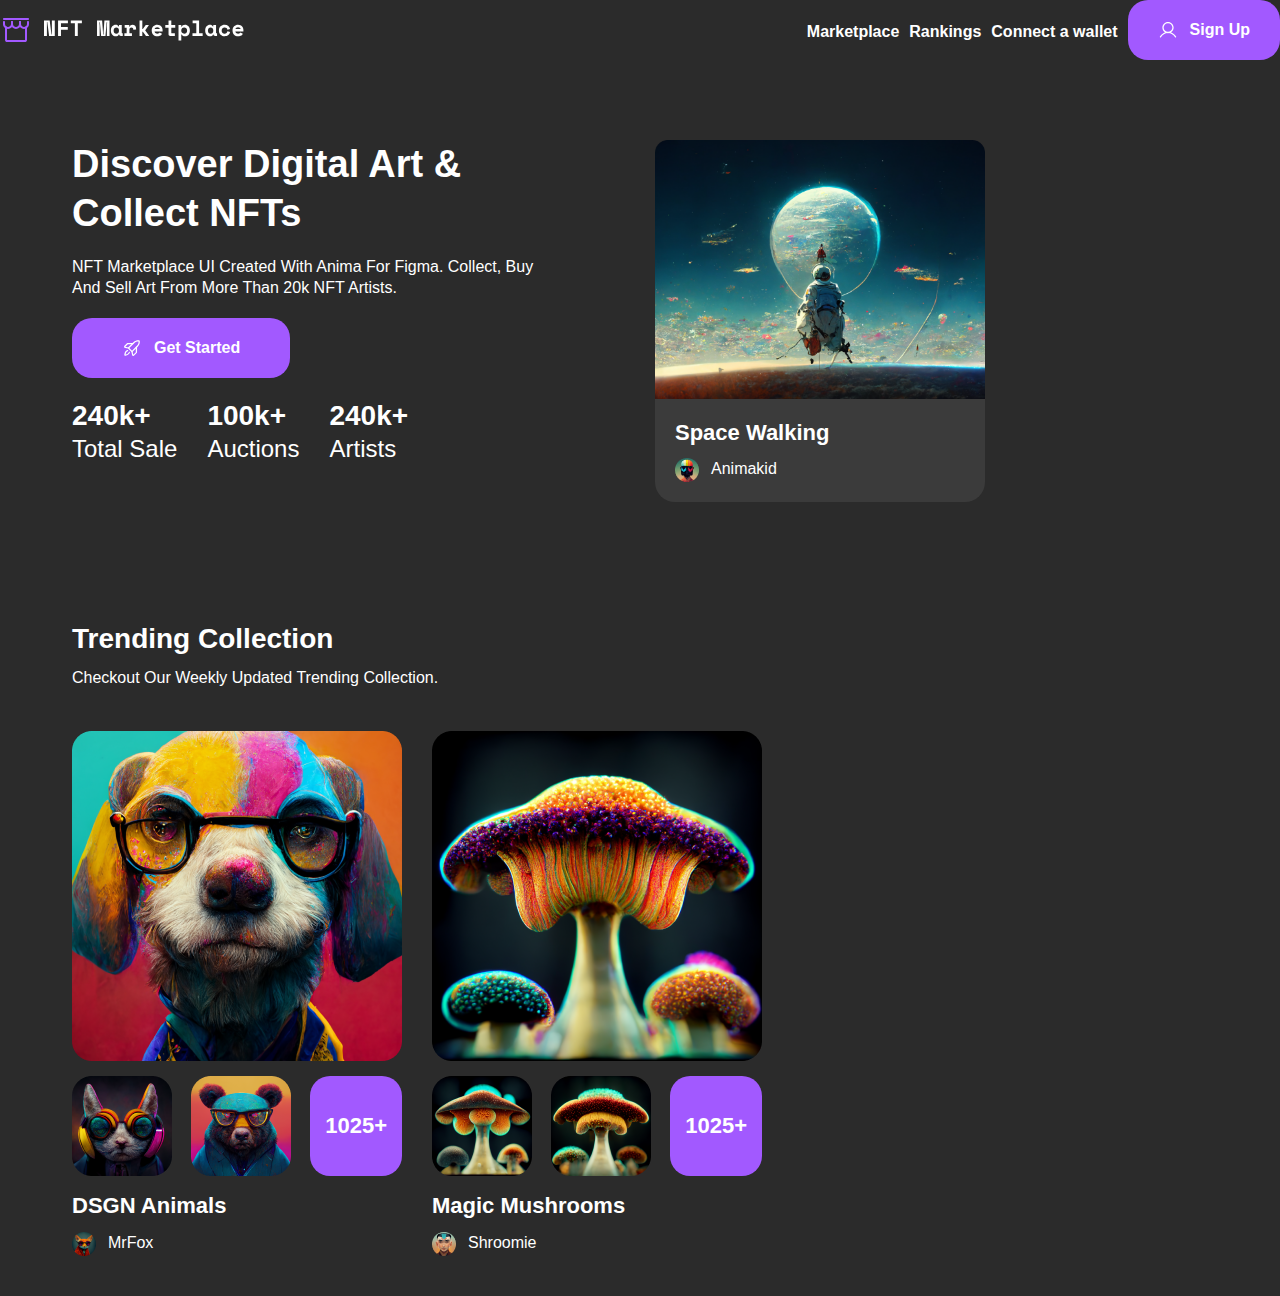
==== index.html @ 051ec19a "first commit" ====
<!DOCTYPE html>
<html lang="en">
  <head>
    <meta charset="UTF-8" />
    <meta
      name="viewport"
      content="width=device-width, user-scalable=no, initial-scale=1.0, maximum-scale=1.0, minimum-scale=1.0"
    />
    <link rel="stylesheet" href="./styles/styles.css" />
    <link
      href="https://fonts.googleapis.com/css?family=Work+Sans:100,200,300,regular,500,600,700,800,900,100italic,200italic,300italic,italic,500italic,600italic,700italic,800italic,900italic"
      rel="stylesheet"
    />
    <title>NFT</title>
  </head>
  <body>
    <header class="header">
      <div class="container">
        <div class="header-menu">
          <div class="header__logo">
            <img src="./svg/header-logo.svg" alt="icon" loading="lazy" />
            <img
              src="./svg/header-logo-text.svg"
              alt="logotip text"
              loading="lazy"
            />
          </div>
          <nav class="header__navigation">
            <ul class="header__navigation-list">
              <li class="header__navigation-item">
                <a href="#" class="header__navigation-link">Marketplace</a>
              </li>
              <li class="header__navigation-item">
                <a href="#" class="header__navigation-link">Rankings</a>
              </li>
              <li class="header__navigation-item">
                <a href="#" class="header__navigation-link">Connect a wallet</a>
              </li>
              <button class="header__navigation-button" type="button">
                <img src="./svg/user-icon.svg" alt="user" />Sign Up
              </button>
            </ul>
          </nav>
        </div>
      </div>
    </header>
    <main class="content">
      <section class="section">
        <div class="container">
          <div class="hero">
            <div class="hero-left">
              <div class="hero-top">
                <h1 class="hero__title">Discover digital art & Collect NFTs</h1>
                <p class="hero__descr">
                  NFT marketplace UI created with Anima for Figma. Collect, buy
                  and sell art from more than 20k NFT artists.
                </p>
              </div>
              <button class="hero__button">
                <img src="./svg/rocket.svg" alt="rocket" />Get Started
              </button>
              <ul class="hero__list">
                <li class="hero__item">
                  <span class="hero__item-numb">240k+ </span>
                  <span class="hero__item-text">Total Sale</span>
                </li>
                <li class="hero__item">
                  <span class="hero__item-numb">100k+</span>
                  <span class="hero__item-text">Auctions</span>
                </li>
                <li class="hero__item">
                  <span class="hero__item-numb">240k+</span>
                  <span class="hero__item-text">Artists</span>
                </li>
              </ul>
            </div>
            <div class="hero-right">
              <img
                src="./image/hero-image.png"
                alt="image"
                class="hero__image"
              />
              <div class="hero__right-info">
                <span class="hero__right-image">Space Walking</span>
                <div class="hero__right-avatar">
                  <img src="./image/Avatar.png" alt="icon" />
                  <span class="hero__right-text">Animakid</span>
                </div>
              </div>
            </div>
          </div>
        </div>
      </section>
      <section class="section">
        <div class="container">
          <div class="collection">
            <div class="collection-header">
              <h2 class="header__title">Trending Collection</h2>
              <p class="header__descr">
                Checkout our weekly updated trending collection.
              </p>
            </div>
            <div class="collection-body">
              <ul class="body__list">
                <li class="body__item">
                  <div class="body__item-top">
                    <img
                      src="./image/card-image-dog.png"
                      alt="dog"
                      width="330"
                      height="330"
                      loading="lazy"
                    />
                  </div>
                  <div class="body__item-midl">
                    <img
                      src="./image/card-image-cat.png"
                      alt="cat"
                      width="100"
                      height="100"
                      loading="lazy"
                    />
                    <img
                      src="./image/card-image-beer.png"
                      alt="beer"
                      width="100"
                      height="100"
                      loading="lazy"
                    />
                    <div class="card-bg">
                      <span class="card-bg__text">1025+</span>
                    </div>
                  </div>
                  <div class="body__item-bottom">
                    <h2 class="item-bottom__title">DSGN Animals</h2>
                    <div class="item-bottom__avatar">
                      <img
                        src="./image/avata-fox.png"
                        alt="fox"
                        width="24"
                        height="24"
                        loading="lazy"
                      />
                      <span class="item-bottom__text">MrFox</span>
                    </div>
                  </div>
                </li>
                <li class="body__item">
                  <div class="body__item-top">
                    <img
                      src="./image/card-image-grib.png"
                      alt="dog"
                      width="330"
                      height="330"
                      loading="lazy"
                    />
                  </div>
                  <div class="body__item-midl">
                    <img
                      src="./image/card-image-grib-2.png"
                      alt="cat"
                      width="100"
                      height="100"
                      loading="lazy"
                    />
                    <img
                      src="./image/card-image-grib-3.png"
                      alt="beer"
                      width="100"
                      height="100"
                      loading="lazy"
                    />
                    <div class="card-bg">
                      <span class="card-bg__text">1025+</span>
                    </div>
                  </div>
                  <div class="body__item-bottom">
                    <h2 class="item-bottom__title">Magic Mushrooms</h2>
                    <div class="item-bottom__avatar">
                      <img
                        src="./image/avatar-shroomie.png"
                        alt="fox"
                        width="24"
                        height="24"
                        loading="lazy"
                      />
                      <span class="item-bottom__text">Shroomie</span>
                    </div>
                  </div>
                </li>
                <li class="body__item">
                  <div class="body__item-top">
                    <img
                      src="./image/card-image-robot.png"
                      alt="dog"
                      width="330"
                      height="330"
                      loading="lazy"
                    />
                  </div>
                  <div class="body__item-midl">
                    <img
                      src="./image/card-image-robot-2.png"
                      alt="cat"
                      width="100"
                      height="100"
                      loading="lazy"
                    />
                    <img
                      src="./image/card-image-robot-3.png"
                      alt="beer"
                      width="100"
                      height="100"
                      loading="lazy"
                    />
                    <div class="card-bg">
                      <span class="card-bg__text">1025+</span>
                    </div>
                  </div>
                  <div class="body__item-bottom">
                    <h2 class="item-bottom__title">Disco Machines</h2>
                    <div class="item-bottom__avatar">
                      <img
                        src="./image/avatar-beKind.png"
                        alt="fox"
                        width="24"
                        height="24"
                      />
                      <span class="item-bottom__text">BeKind2Robots</span>
                    </div>
                  </div>
                </li>
              </ul>
            </div>
          </div>
        </div>
      </section>
    </main>
    <dialog class="mobile-overlay visible mobile" id="mobileOverlay">
      <form class="mobile-overlay__close-button-wrapper" method="dialog">
        <button class="mobile-oberlay__close-button cross-button" type="submit">
          <span class="visually-hidden">Close navigation menu</span>
        </button>
      </form>
      <div class="mobile-overlay__body">
        <ul class="mobile-overlay__list">
          <li class="mobile-overlay__item">
            <a href="/" class="mobile-overlay__link">Marketplace</a>
          </li>
          <li class="mobile-overlay__item">
            <a href="/" class="mobile-overlay__link">Rankings</a>
          </li>
          <li class="mobile-overlay__item">
            <a href="/" class="mobile-overlay__link">Connect a wallet</a>
          </li>
        </ul>
      </div>
    </dialog>
  </body>
</html>
---- styles/styles.css ----
@charset "UTF-8";
/**
  Нормализация блочной модели
 */
@import url(https://fonts.googleapis.com/css?family=Work+Sans:100,200,300,regular,500,600,700,800,900,100italic,200italic,300italic,italic,500italic,600italic,700italic,800italic,900italic);
*,
*::before,
*::after {
  box-sizing: border-box;
}

/**
    Убираем внутренние отступы слева тегам списков,
    у которых есть атрибут class
   */
:where(ul, ol):where([class]) {
  padding-left: 0;
}

/**
    Убираем внешние отступы body и двум другим тегам,
    у которых есть атрибут class
   */
body,
:where(blockquote, figure):where([class]) {
  margin: 0;
}

/**
    Убираем внешние отступы вертикали нужным тегам,
    у которых есть атрибут class
   */
:where(h1, h2, h3, h4, h5, h6, p, ul, ol, dl):where([class]) {
  margin-block: 0;
}

:where(dd[class]) {
  margin-left: 0;
}

:where(fieldset[class]) {
  margin-left: 0;
  padding: 0;
  border: none;
}

/**
    Убираем стандартный маркер маркированному списку,
    у которого есть атрибут class
   */
:where(ul[class]) {
  list-style: none;
}

/**
    Обнуляем вертикальные внешние отступы параграфа,
    объявляем локальную переменную для внешнего отступа вниз,
    чтобы избежать взаимодействие с более сложным селектором
   */
p {
  --paragraphMarginBottom: 24px;
  margin-block: 0;
}

/**
    Внешний отступ вниз для параграфа без атрибута class,
    который расположен не последним среди своих соседних элементов
   */
p:where(:not([class]):not(:last-child)) {
  margin-bottom: var(--paragraphMarginBottom);
}

/**
    Упрощаем работу с изображениями
   */
img {
  display: block;
  max-width: 100%;
}

/**
    Наследуем свойства шрифт для полей ввода
   */
input,
textarea,
select,
button {
  font: inherit;
}

html {
  /**
      Пригодится в большинстве ситуаций
      (когда, например, нужно будет "прижать" футер к низу сайта)
     */
  height: 100%;
  /**
      Плавный скролл
     */
  scroll-behavior: smooth;
}

body {
  /**
      Пригодится в большинстве ситуаций
      (когда, например, нужно будет "прижать" футер к низу сайта)
     */
  min-height: 100%;
  /**
      Унифицированный интерлиньяж
     */
  line-height: 1.5;
}

/**
    Приводим к единому цвету svg-элементы
   */
svg *[fill] {
  fill: currentColor;
}

svg *[stroke] {
  stroke: currentColor;
}

/**
    Чиним баг задержки смены цвета при взаимодействии с svg-элементами
   */
svg * {
  transition-property: fill, stroke;
}

:root {
  --color-dark: #2b2b2b;
  --color-dark-alt: #3b3b3b;
  --color-gray: #858584;
  --color-light: #ffffff;
  --color-accent: #a259ff;
  --border: 2px solid var(--color-accent, #a259ff);
  --border-radius: 20px;
  --font-family-base: "Wokr Sans", sans-serif;
  --input-height: 46px;
  --input-height-alt: 60px;
  --button-height: 60px;
  --transition-duration: 0.2s;
}

.visually-hiden {
  position: absolute !important;
  width: 1px !important;
  height: 1px !important;
  margin: -1px !important;
  border: 0 !important;
  padding: 0 !important;
  white-space: nowrap !important;
  clip-path: inset(100%) !important;
  clip: rect(0 0 0 0) !important;
  overflow: hidden !important;
}

@media (max-width: 1024px) {
  .hidden-mobile {
    display: none !important;
  }
}

@media (min-width: 1023px) {
  .visible-mobile {
    display: none !important;
  }
}

body {
  font-family: var(--font-family-base);
  font-weight: 600;
  font-size: 22px;
  font-style: normal;
  line-height: 1.28;
  color: var(--color-light);
  background-color: var(--color-dark);
}
body a,
body button,
body input,
body textarea,
body svg * {
  transition-duration: var(--transition-duration);
}
body a {
  text-decoration: none;
  color: inherit;
}

.header-menu {
  display: flex;
  justify-content: space-between;
  align-items: center;
}
.header__logo {
  display: flex;
  align-items: center;
  column-gap: 12px;
}
.header__navigation-list {
  display: flex;
  column-gap: 10px;
  align-items: center;
}
.header__navigation-link {
  font-size: 16px;
  cursor: pointer;
}
.header__navigation-button {
  display: flex;
  align-items: center;
  column-gap: 12px;
  padding: 0px 30px;
  color: #fff;
  font-size: 16px;
  background-color: var(--color-accent);
  border: none;
  border-radius: var(--border-radius);
  height: var(--button-height);
}

.hero {
  padding: 80px 115px;
  display: grid;
  grid-template-columns: repeat(2, 1fr);
  column-gap: 30px;
}
@media (max-width: 1280px) {
  .hero {
    padding-inline: 72px;
  }
}
@media (max-width: 823px) {
  .hero {
    grid-template-columns: repeat(1, 1fr);
    grid-template-rows: repeat(2, 1fr);
    align-items: center;
    padding: 40px 30px;
  }
}
@media (max-width: 823px) {
  .hero-top {
    order: 1;
  }
}
.hero__title {
  font-size: 67px;
  text-transform: capitalize;
  margin-bottom: 20px;
  text-align: left;
  max-width: 505px;
}
@media (max-width: 1280px) {
  .hero__title {
    font-size: 38px;
  }
}
@media (max-width: 823px) {
  .hero__title {
    font-size: 28px;
    margin-bottom: 10px;
  }
}
.hero__descr {
  font-size: 22px;
  font-weight: 400;
  text-transform: capitalize;
  margin-bottom: 30px;
  max-width: 480px;
}
@media (max-width: 1280px) {
  .hero__descr {
    font-size: 16px;
    margin-bottom: 20px;
  }
}
@media (max-width: 823px) {
  .hero-left {
    display: flex;
    flex-direction: column;
  }
}
.hero__button {
  display: flex;
  column-gap: 12px;
  justify-content: center;
  align-items: center;
  padding: 0px 50px;
  height: var(--button-height);
  color: var(--color-light);
  font-size: 16px;
  border: none;
  border-radius: var(--border-radius);
  background-color: var(--color-accent);
  margin-bottom: 20px;
}
@media (max-width: 823px) {
  .hero__button {
    order: 3;
  }
}
.hero__list {
  display: flex;
  column-gap: 30px;
}
@media (max-width: 823px) {
  .hero__list {
    order: 4;
  }
}
.hero__item {
  display: flex;
  flex-direction: column;
}
.hero__item-numb {
  font-size: 28px;
  font-weight: 700;
  text-transform: capitalize;
}
@media (max-width: 1024px) {
  .hero__item-numb {
    font-size: 22px;
  }
}
.hero__item-text {
  font-size: 24px;
  font-weight: 400;
  text-transform: capitalize;
}
@media (max-width: 1024px) {
  .hero__item-text {
    font-size: 16px;
  }
}
.hero-right {
  display: flex;
  flex-direction: column;
  max-width: 510px;
}
@media (max-width: 1280px) {
  .hero-right {
    max-width: 330px;
  }
}
@media (max-width: 823px) {
  .hero-right {
    max-width: 315px;
  }
}
.hero__image {
  display: flex;
  max-width: 510px;
}
@media (max-width: 1280px) {
  .hero__image {
    max-width: 330px;
  }
}
@media (max-width: 823px) {
  .hero__image {
    max-width: 315px;
  }
}
.hero__right-image {
  display: flex;
  margin-bottom: 10px;
  font-size: 22px;
  text-transform: capitalize;
}
.hero__right-info {
  padding: 20px;
  border-bottom-left-radius: var(--border-radius);
  border-bottom-right-radius: var(--border-radius);
  background-color: var(--color-dark-alt);
}
.hero__right-avatar {
  display: flex;
  align-items: center;
  column-gap: 12px;
}
.hero__right-text {
  font-size: 16px;
  font-weight: 400;
}

.collection {
  padding: 80px 115px;
  display: flex;
  flex-direction: column;
  row-gap: 60px;
}
@media (max-width: 1280px) {
  .collection {
    padding: 40px 72px;
    row-gap: 40px;
  }
}
@media (max-width: 823px) {
  .collection {
    padding-inline: 30px;
  }
}
.collection .header__title {
  font-size: 38px;
  text-transform: capitalize;
  margin-bottom: 10px;
  line-height: 120%; /* 45.6px */
}
@media (max-width: 1280px) {
  .collection .header__title {
    font-size: 28px;
  }
}
.collection .header__descr {
  font-size: 22px;
  font-weight: 400;
  line-height: 160%; /* 35.2px */
  text-transform: capitalize;
}
@media (max-width: 1280px) {
  .collection .header__descr {
    font-size: 16px;
  }
}
.collection .body__list {
  display: flex;
  column-gap: 30px;
}
.collection .body__item {
  display: flex;
  flex-direction: column;
  gap: 15px;
}
@media (max-width: 1280px) {
  .collection .body__item:last-child {
    position: absolute !important;
    width: 1px !important;
    height: 1px !important;
    margin: -1px !important;
    border: 0 !important;
    padding: 0 !important;
    white-space: nowrap !important;
    clip-path: inset(100%) !important;
    clip: rect(0 0 0 0) !important;
    overflow: hidden !important;
  }
}
@media (max-width: 823px) {
  .collection .body__item:nth-child(2) {
    position: absolute !important;
    width: 1px !important;
    height: 1px !important;
    margin: -1px !important;
    border: 0 !important;
    padding: 0 !important;
    white-space: nowrap !important;
    clip-path: inset(100%) !important;
    clip: rect(0 0 0 0) !important;
    overflow: hidden !important;
  }
}
.collection .body__item-top {
  display: flex;
}
.collection .body__item-midl {
  display: flex;
  justify-content: space-between;
  column-gap: 15px;
}
.collection .item-bottom__title {
  font-size: 22px;
  line-height: 140%; /* 30.8px */
  text-transform: capitalize;
  margin-bottom: 10px;
}
.collection .item-bottom__avatar {
  display: flex;
  column-gap: 12px;
}
.collection .item-bottom__text {
  font-size: 16px;
  font-weight: 400;
  line-height: 140%; /* 22.4px */
}
.collection .card-bg {
  padding: 32px 15px;
  background-color: var(--color-accent);
  border-radius: var(--border-radius);
}
.collection .card-bg__text {
  font-weight: 700;
  line-height: 160%; /* 35.2px */
  text-transform: capitalize;
}

.container {
  max-width: 1280px;
  margin: 0 auto;
}

/*# sourceMappingURL=styles.css.map */
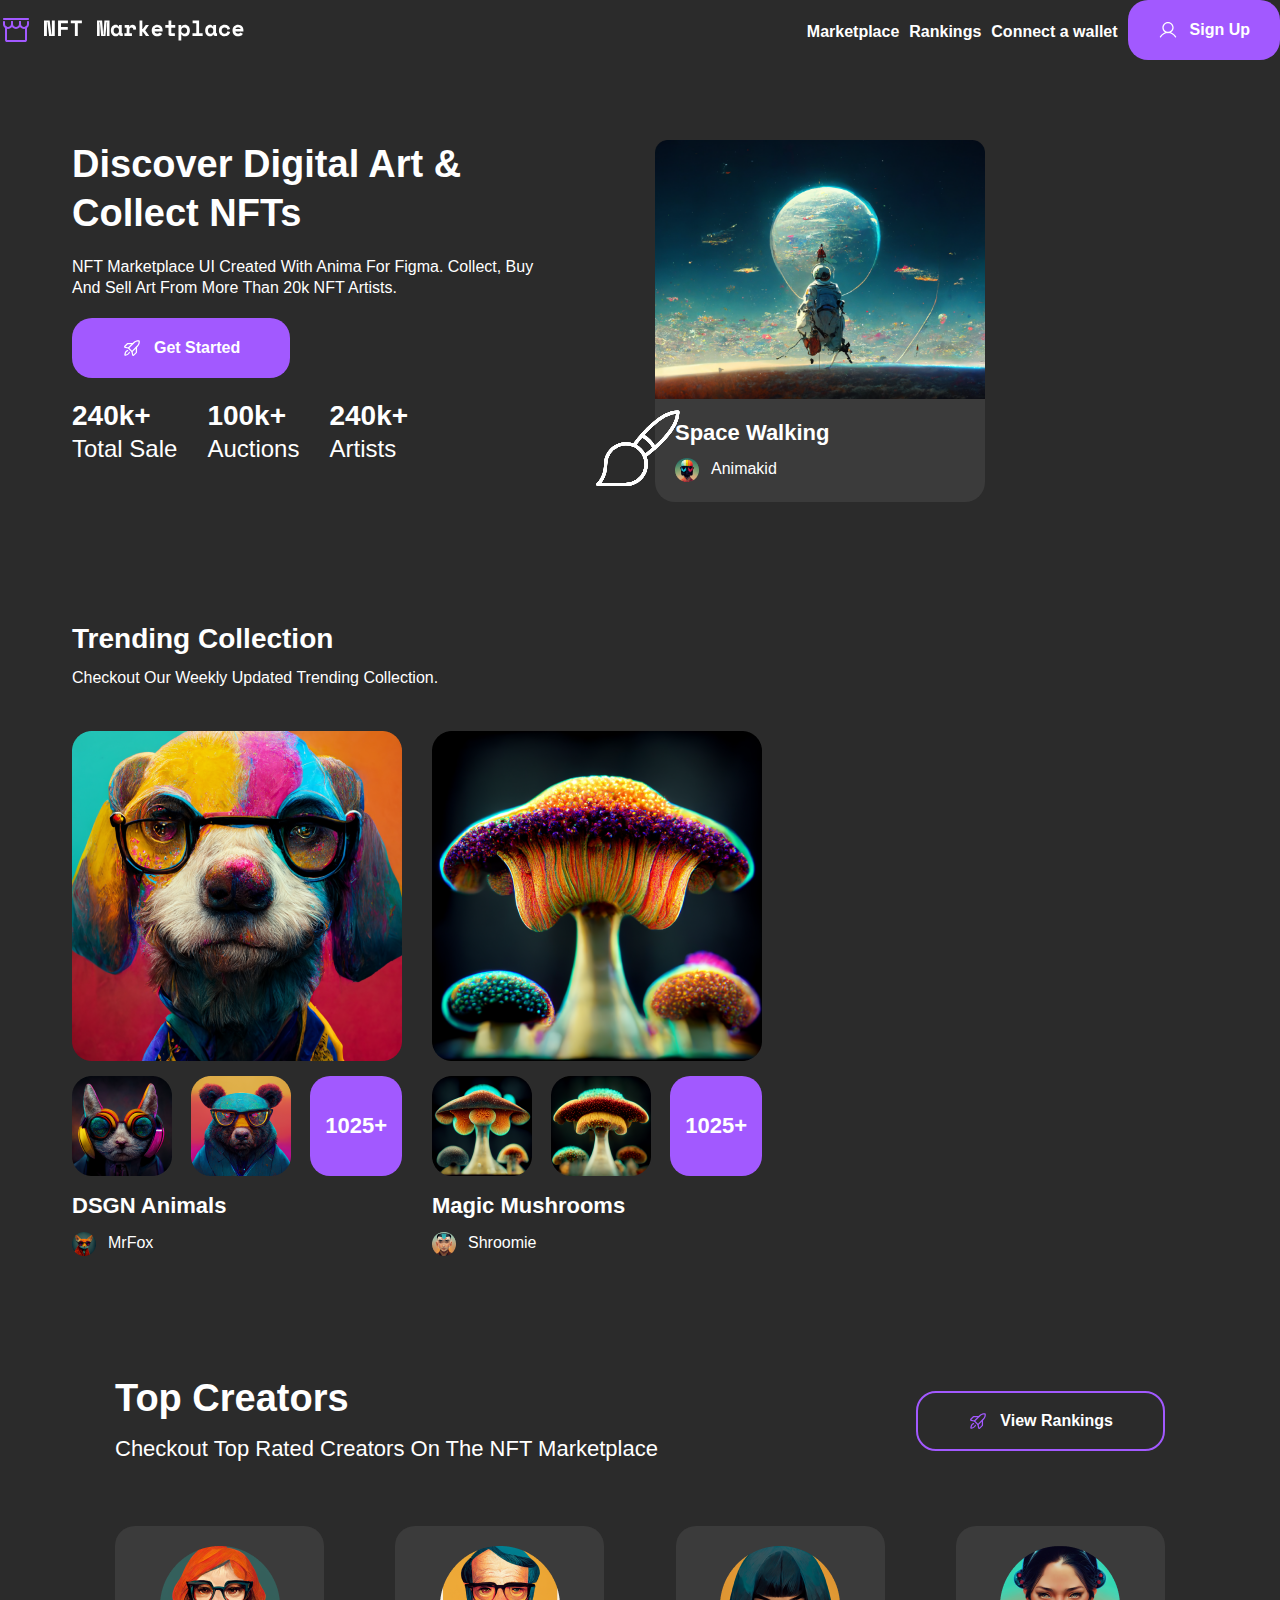
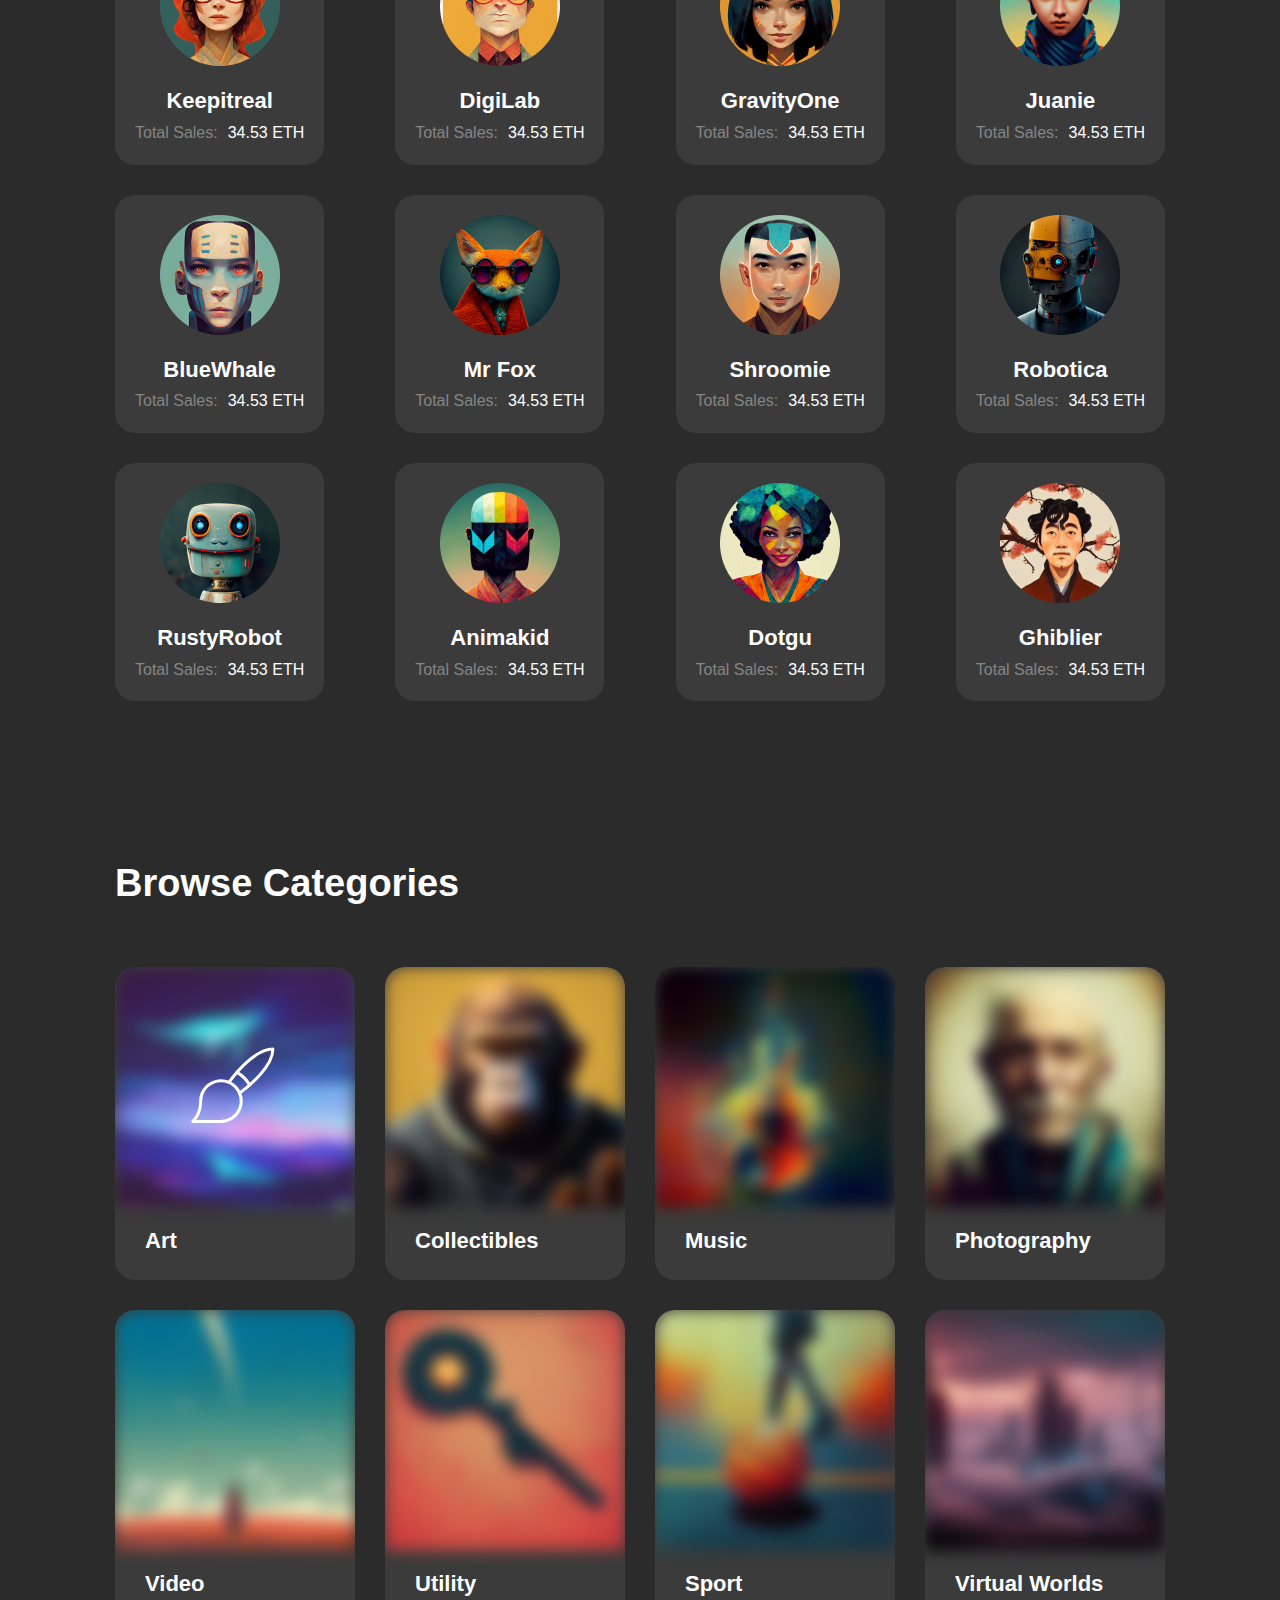
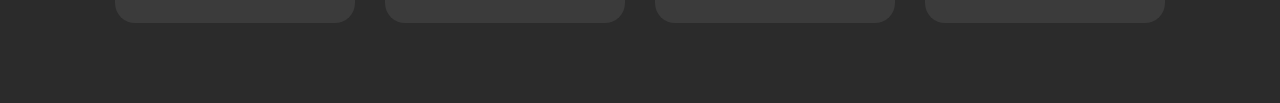
==== commit 48cb76aa: "second commit" ====
--- a/index.html
+++ b/index.html
@@ -235,6 +235,414 @@
           </div>
         </div>
       </section>
+      <section class="section">
+        <div class="container">
+          <div class="creators">
+            <div class="creators-header">
+              <div class="creators-header-content">
+                <h2 class="creators-header__title">Top creators</h2>
+                <p class="creators-header__descr">
+                  Checkout Top Rated Creators on the NFT Marketplace
+                </p>
+              </div>
+              <button class="creators-header__button" type="button">
+                <img
+                  src="./svg/rocket-accent.svg"
+                  alt="rocket"
+                  width="20"
+                  height="20"
+                  loading="lazy"
+                />View Rankings
+              </button>
+            </div>
+            <div class="creators-card">
+              <ul class="creators-card__list">
+                <li class="creators-card__item">
+                  <img
+                    class="creators-card__item-avatar"
+                    src="./image/1.png"
+                    alt=""
+                    width="120"
+                    height="120"
+                    loading="lazy"
+                  />
+                  <p class="creators-card__item-name">Keepitreal</p>
+                  <p class="creators-card__item-coast">
+                    Total Sales:<span class="creators-card__item-crypt"
+                      >34.53 ETH</span
+                    >
+                  </p>
+                </li>
+                <li class="creators-card__item">
+                  <img
+                    class="creators-card__item-avatar"
+                    src="./image/2.png"
+                    alt="avatar"
+                    width="120"
+                    height="120"
+                    loading="lazy"
+                  />
+                  <p class="creators-card__item-name">DigiLab</p>
+                  <p class="creators-card__item-coast">
+                    Total Sales:<span class="creators-card__item-crypt"
+                      >34.53 ETH</span
+                    >
+                  </p>
+                </li>
+                <li class="creators-card__item">
+                  <img
+                    class="creators-card__item-avatar"
+                    src="./image/3.png"
+                    alt=""
+                    width="120"
+                    height="120"
+                    loading="lazy"
+                  />
+                  <p class="creators-card__item-name">GravityOne</p>
+                  <p class="creators-card__item-coast">
+                    Total Sales:<span class="creators-card__item-crypt"
+                      >34.53 ETH</span
+                    >
+                  </p>
+                </li>
+                <li class="creators-card__item">
+                  <img
+                    class="creators-card__item-avatar"
+                    src="./image/4.png"
+                    alt="avatar"
+                    width="120"
+                    height="120"
+                    loading="lazy"
+                  />
+                  <p class="creators-card__item-name">Juanie</p>
+                  <p class="creators-card__item-coast">
+                    Total Sales:<span class="creators-card__item-crypt"
+                      >34.53 ETH</span
+                    >
+                  </p>
+                </li>
+              </ul>
+              <ul class="creators-card__list">
+                <li class="creators-card__item">
+                  <img
+                    class="creators-card__item-avatar"
+                    src="./image/5.png"
+                    alt="avatar"
+                    width="120"
+                    height="120"
+                    loading="lazy"
+                  />
+                  <p class="creators-card__item-name">BlueWhale</p>
+                  <p class="creators-card__item-coast">
+                    Total Sales:<span class="creators-card__item-crypt"
+                      >34.53 ETH</span
+                    >
+                  </p>
+                </li>
+                <li class="creators-card__item">
+                  <img
+                    class="creators-card__item-avatar"
+                    src="./image/6.png"
+                    alt="avatar"
+                    width="120"
+                    height="120"
+                    loading="lazy"
+                  />
+                  <p class="creators-card__item-name">mr fox</p>
+                  <p class="creators-card__item-coast">
+                    Total Sales:<span class="creators-card__item-crypt"
+                      >34.53 ETH</span
+                    >
+                  </p>
+                </li>
+                <li class="creators-card__item">
+                  <img
+                    class="creators-card__item-avatar"
+                    src="./image/7.png"
+                    alt="avatar"
+                    width="120"
+                    height="120"
+                    loading="lazy"
+                  />
+                  <p class="creators-card__item-name">Shroomie</p>
+                  <p class="creators-card__item-coast">
+                    Total Sales:<span class="creators-card__item-crypt"
+                      >34.53 ETH</span
+                    >
+                  </p>
+                </li>
+                <li class="creators-card__item">
+                  <img
+                    class="creators-card__item-avatar"
+                    src="./image/8.png"
+                    alt="avatar"
+                    width="120"
+                    height="120"
+                    loading="lazy"
+                  />
+                  <p class="creators-card__item-name">robotica</p>
+                  <p class="creators-card__item-coast">
+                    Total Sales:<span class="creators-card__item-crypt"
+                      >34.53 ETH</span
+                    >
+                  </p>
+                </li>
+              </ul>
+              <ul class="creators-card__list">
+                <li class="creators-card__item">
+                  <img
+                    class="creators-card__item-avatar"
+                    src="./image/9.png"
+                    alt="avatar"
+                    width="120"
+                    height="120"
+                    loading="lazy"
+                  />
+                  <p class="creators-card__item-name">RustyRobot</p>
+                  <p class="creators-card__item-coast">
+                    Total Sales:<span class="creators-card__item-crypt"
+                      >34.53 ETH</span
+                    >
+                  </p>
+                </li>
+                <li class="creators-card__item">
+                  <img
+                    class="creators-card__item-avatar"
+                    src="./image/10.png"
+                    alt="avatar"
+                    width="120"
+                    height="120"
+                    loading="lazy"
+                  />
+                  <p class="creators-card__item-name">animakid</p>
+                  <p class="creators-card__item-coast">
+                    Total Sales:<span class="creators-card__item-crypt"
+                      >34.53 ETH</span
+                    >
+                  </p>
+                </li>
+                <li class="creators-card__item">
+                  <img
+                    class="creators-card__item-avatar"
+                    src="./image/11.png"
+                    alt="avatar"
+                    width="120"
+                    height="120"
+                    loading="lazy"
+                  />
+                  <p class="creators-card__item-name">Dotgu</p>
+                  <p class="creators-card__item-coast">
+                    Total Sales:<span class="creators-card__item-crypt"
+                      >34.53 ETH</span
+                    >
+                  </p>
+                </li>
+                <li class="creators-card__item">
+                  <img
+                    class="creators-card__item-avatar"
+                    src="./image/12.png"
+                    alt="avatar"
+                    width="120"
+                    height="120"
+                    loading="lazy"
+                  />
+                  <p class="creators-card__item-name">Ghiblier</p>
+                  <p class="creators-card__item-coast">
+                    Total Sales:<span class="creators-card__item-crypt"
+                      >34.53 ETH</span
+                    >
+                  </p>
+                </li>
+              </ul>
+            </div>
+          </div>
+        </div>
+      </section>
+      <section class="section">
+        <div class="container">
+          <div class="categories">
+            <div class="categories-header">
+              <h2 class="categories-header__title">Browse Categories</h2>
+            </div>
+            <div class="categories-card">
+              <ul class="categories-card__list">
+                <li class="categories-card__item">
+                  <div class="categories-card__item-position">
+                    <img
+                      class="categories-card__image"
+                      src="./image/categories-1.png"
+                      alt="iamge"
+                      width="240"
+                      height="240"
+                      loading="lazy"
+                    />
+                    <img
+                      src="./svg/1.svg"
+                      class="categories-card__icon"
+                      alt="icon"
+                      width="100"
+                      height="100"
+                      loading="lazy"
+                    />
+                  </div>
+                  <div class="categories-card__bg">
+                    <span class="categories-card__bg-text">Art</span>
+                  </div>
+                </li>
+                <li class="categories-card__item">
+                  <img
+                    class="categories-card__image"
+                    src="./image/categories-2.png"
+                    alt="iamge"
+                    width="240"
+                    height="240"
+                    loading="lazy"
+                  />
+                  <img
+                    src="./svg/1.svg"
+                    class="categories-card__icon"
+                    alt="icon"
+                    width="100"
+                    height="100"
+                    loading="lazy"
+                  />
+                  <div class="categories-card__bg">
+                    <span class="categories-card__bg-text">Collectibles</span>
+                  </div>
+                </li>
+                <li class="categories-card__item">
+                  <img
+                    class="categories-card__image"
+                    src="./image/categories-3.png"
+                    alt="iamge"
+                    width="240"
+                    height="240"
+                    loading="lazy"
+                  />
+                  <img
+                    src="./svg/1.svg"
+                    class="categories-card__icon"
+                    alt="icon"
+                    width="100"
+                    height="100"
+                    loading="lazy"
+                  />
+                  <div class="categories-card__bg">
+                    <span class="categories-card__bg-text">Music</span>
+                  </div>
+                </li>
+                <li class="categories-card__item">
+                  <img
+                    class="categories-card__image"
+                    src="./image/categories-4.png"
+                    alt="iamge"
+                    width="240"
+                    height="240"
+                    loading="lazy"
+                  />
+                  <img
+                    src="./svg/1.svg"
+                    class="categories-card__icon"
+                    alt="icon"
+                    width="100"
+                    height="100"
+                    loading="lazy"
+                  />
+                  <div class="categories-card__bg">
+                    <span class="categories-card__bg-text">Photography</span>
+                  </div>
+                </li>
+              </ul>
+              <ul class="categories-card__list">
+                <li class="categories-card__item">
+                  <img
+                    class="categories-card__image"
+                    src="./image/categories-5.png"
+                    alt="iamge"
+                    width="240"
+                    height="240"
+                    loading="lazy"
+                  />
+                  <img
+                    src="./svg/1.svg"
+                    class="categories-card__icon"
+                    alt="icon"
+                    width="100"
+                    height="100"
+                    loading="lazy"
+                  />
+                  <div class="categories-card__bg">
+                    <span class="categories-card__bg-text">Video</span>
+                  </div>
+                </li>
+                <li class="categories-card__item">
+                  <img
+                    class="categories-card__image"
+                    src="./image/categories-6.png"
+                    alt="iamge"
+                    width="240"
+                    height="240"
+                    loading="lazy"
+                  />
+                  <img
+                    src="./svg/1.svg"
+                    class="categories-card__icon"
+                    alt="icon"
+                    width="100"
+                    height="100"
+                    loading="lazy"
+                  />
+                  <div class="categories-card__bg">
+                    <span class="categories-card__bg-text">Utility</span>
+                  </div>
+                </li>
+                <li class="categories-card__item">
+                  <img
+                    class="categories-card__image"
+                    src="./image/categories-7.png"
+                    alt="iamge"
+                    width="240"
+                    height="240"
+                    loading="lazy"
+                  />
+                  <img
+                    src="./svg/1.svg"
+                    class="categories-card__icon"
+                    alt="icon"
+                    width="100"
+                    height="100"
+                    loading="lazy"
+                  />
+                  <div class="categories-card__bg">
+                    <span class="categories-card__bg-text">Sport</span>
+                  </div>
+                </li>
+                <li class="categories-card__item">
+                  <img
+                    class="categories-card__image"
+                    src="./image/categories-8.png"
+                    alt="iamge"
+                    width="240"
+                    height="240"
+                    loading="lazy"
+                  />
+                  <img
+                    src="./svg/1.svg"
+                    class="categories-card__icon"
+                    alt="icon"
+                    width="100"
+                    height="100"
+                    loading="lazy"
+                  />
+                  <div class="categories-card__bg">
+                    <span class="categories-card__bg-text">Virtual Worlds</span>
+                  </div>
+                </li>
+              </ul>
+            </div>
+          </div>
+        </div>
+      </section>
     </main>
     <dialog class="mobile-overlay visible mobile" id="mobileOverlay">
       <form class="mobile-overlay__close-button-wrapper" method="dialog">
--- a/styles/styles.css
+++ b/styles/styles.css
@@ -497,6 +497,123 @@
   text-transform: capitalize;
 }
 
+.creators {
+  padding: 80px 115px;
+}
+.creators-header {
+  display: flex;
+  justify-content: space-between;
+  align-items: center;
+  margin-bottom: 60px;
+}
+.creators-header__title {
+  font-size: 38px;
+  line-height: 120%; /* 45.6px */
+  text-transform: capitalize;
+  margin-bottom: 10px;
+}
+.creators-header__descr {
+  font-size: 22px;
+  font-weight: 400;
+  line-height: 160%; /* 35.2px */
+  text-transform: capitalize;
+}
+.creators-header__button {
+  display: inline-flex;
+  align-items: center;
+  column-gap: 12px;
+  padding-inline: 50px;
+  height: var(--button-height);
+  border: var(--border);
+  border-radius: var(--border-radius);
+  background-color: transparent;
+  color: var(--color-light);
+  font-size: 16px;
+  line-height: 140%; /* 22.4px */
+}
+.creators-card__list {
+  display: flex;
+  justify-content: space-between;
+  margin-bottom: 30px;
+}
+.creators-card__list:last-child {
+  margin-bottom: 0px;
+}
+.creators-card__item {
+  display: flex;
+  flex-direction: column;
+  align-items: center;
+  padding: 20px;
+  background-color: var(--color-dark-alt);
+  border-radius: var(--border-radius);
+}
+.creators-card__item-avatar {
+  margin-bottom: 20px;
+}
+.creators-card__item-name {
+  text-align: center;
+  font-size: 22px;
+  line-height: 140%; /* 30.8px */
+  text-transform: capitalize;
+  margin-bottom: 5px;
+}
+.creators-card__item-coast {
+  display: flex;
+  column-gap: 10px;
+  color: #858584;
+  text-align: right;
+  font-size: 16px;
+  font-weight: 400;
+  line-height: 140%; /* 22.4px */
+}
+.creators-card__item-crypt {
+  color: var(--color-light);
+  font-size: 16px;
+  font-weight: 400;
+  line-height: 140%; /* 22.4px */
+}
+
+.categories {
+  padding: 80px 115px;
+  display: flex;
+  flex-direction: column;
+  row-gap: 60px;
+}
+.categories-header__title {
+  font-size: 38px;
+  line-height: 120%; /* 45.6px */
+  text-transform: capitalize;
+}
+.categories-card {
+  display: flex;
+  flex-direction: column;
+  row-gap: 30px;
+}
+.categories-card__list {
+  display: flex;
+  justify-content: space-between;
+}
+.categories-card__item {
+  background-color: var(--color-dark-alt);
+  border-radius: var(--border-radius);
+  overflow: hidden;
+}
+.categories-card__item-position {
+  position: relative;
+}
+.categories-card__image {
+  filter: blur(7.5px);
+}
+.categories-card__icon {
+  position: absolute;
+  top: 50%;
+  left: 50%;
+  translate: -50% -50%;
+}
+.categories-card__bg {
+  padding: 20px 30px 25px;
+}
+
 .container {
   max-width: 1280px;
   margin: 0 auto;
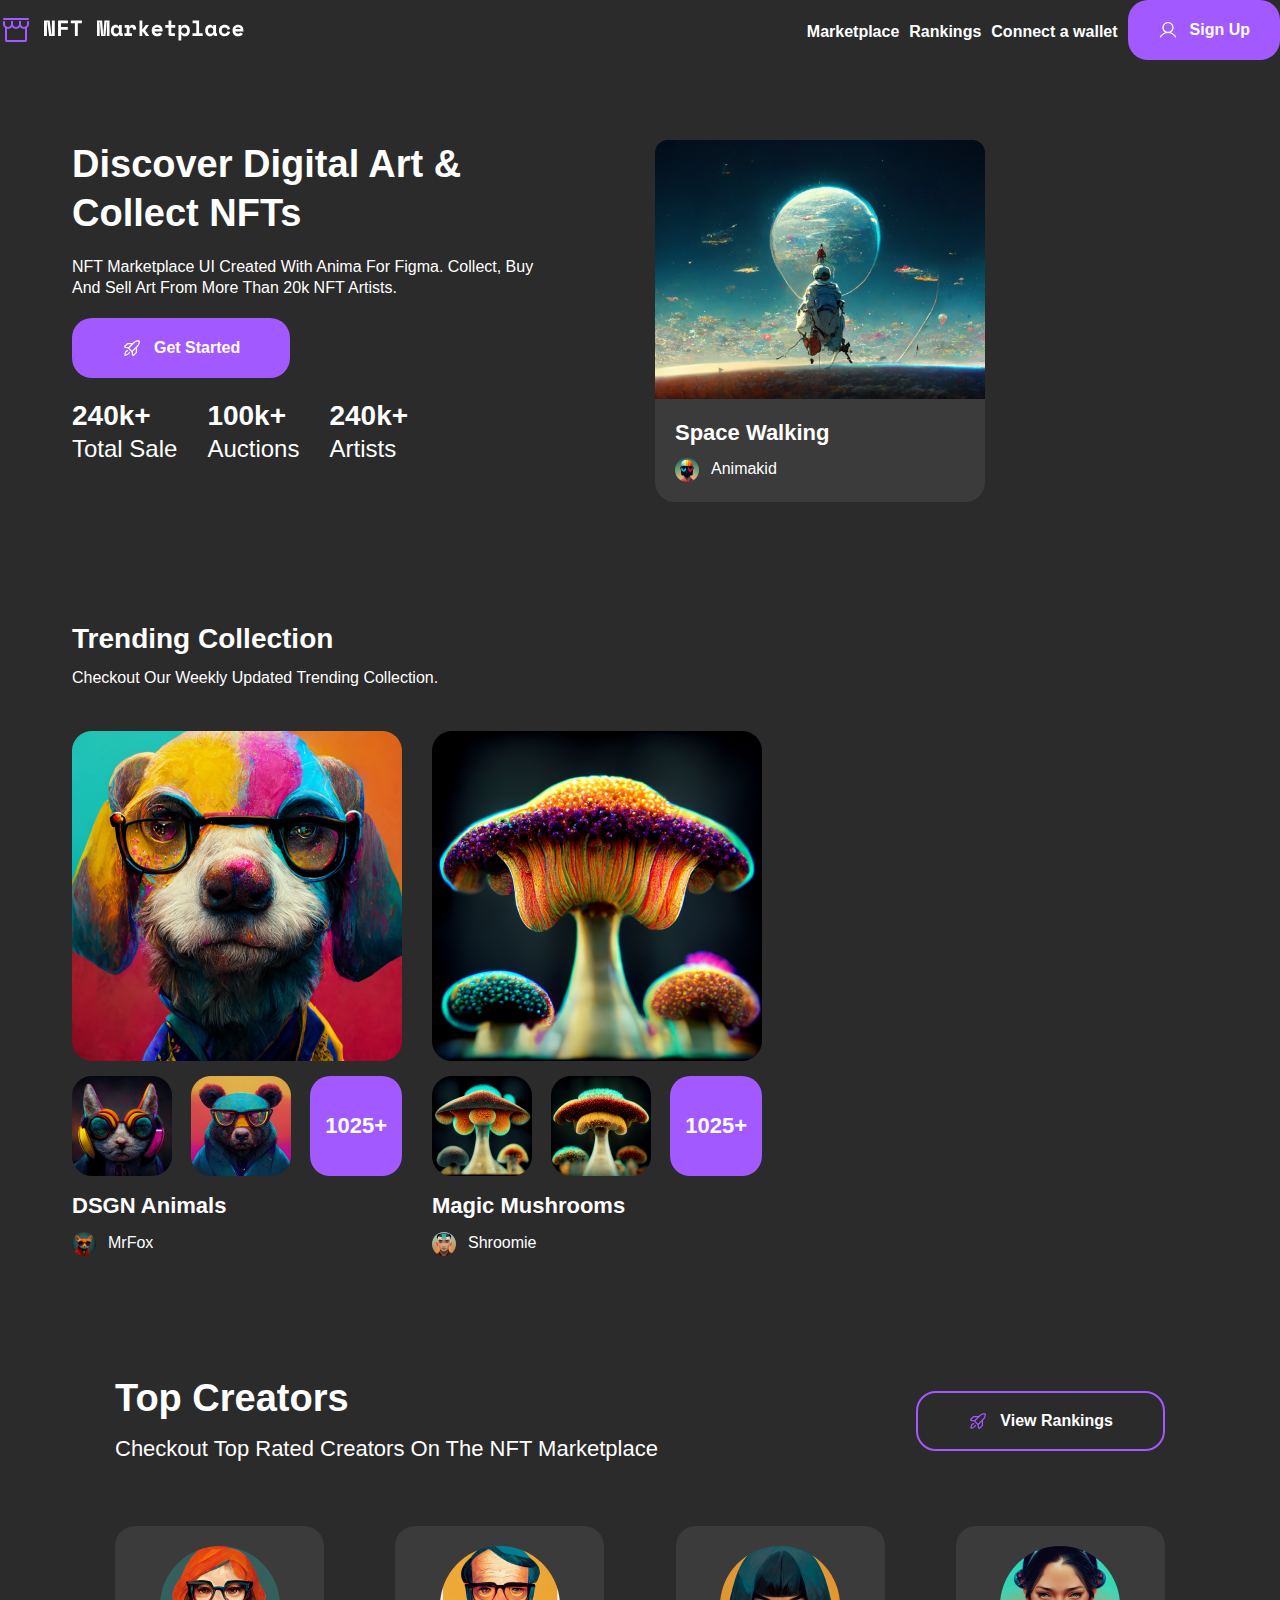
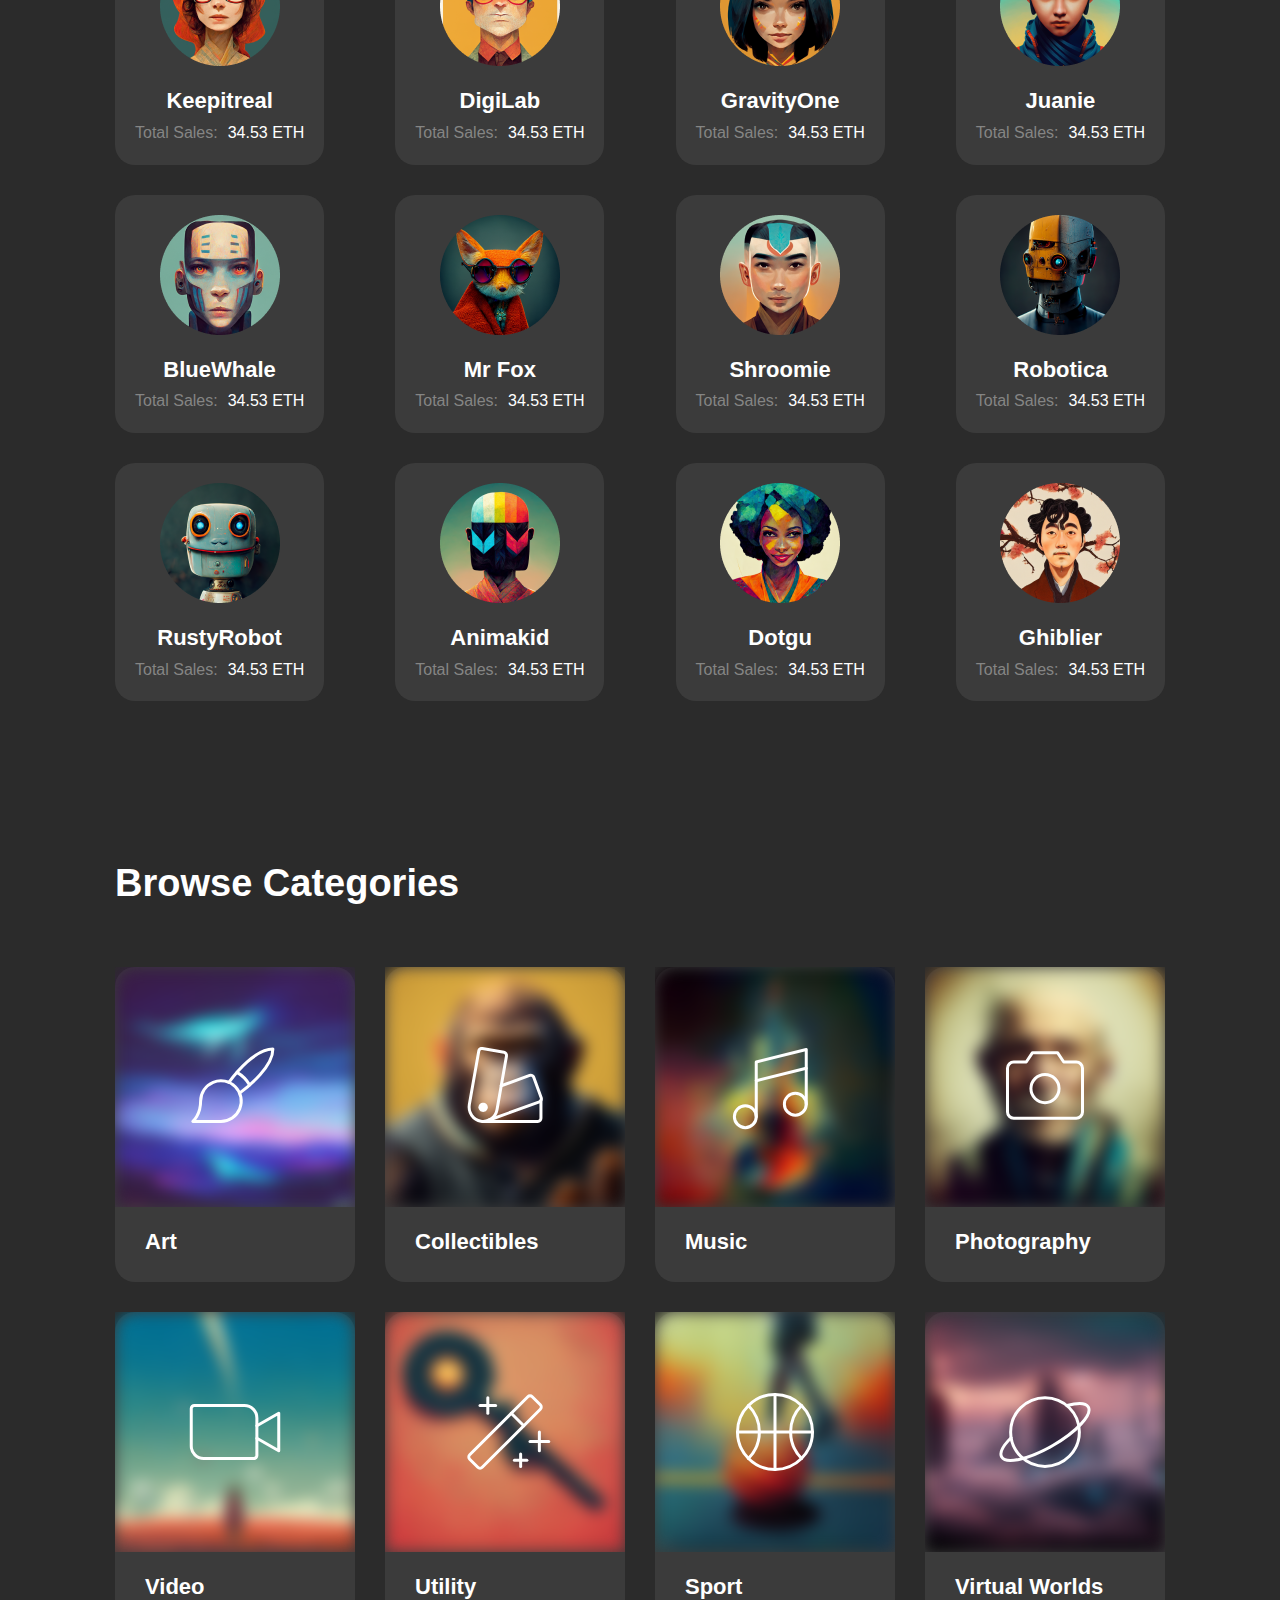
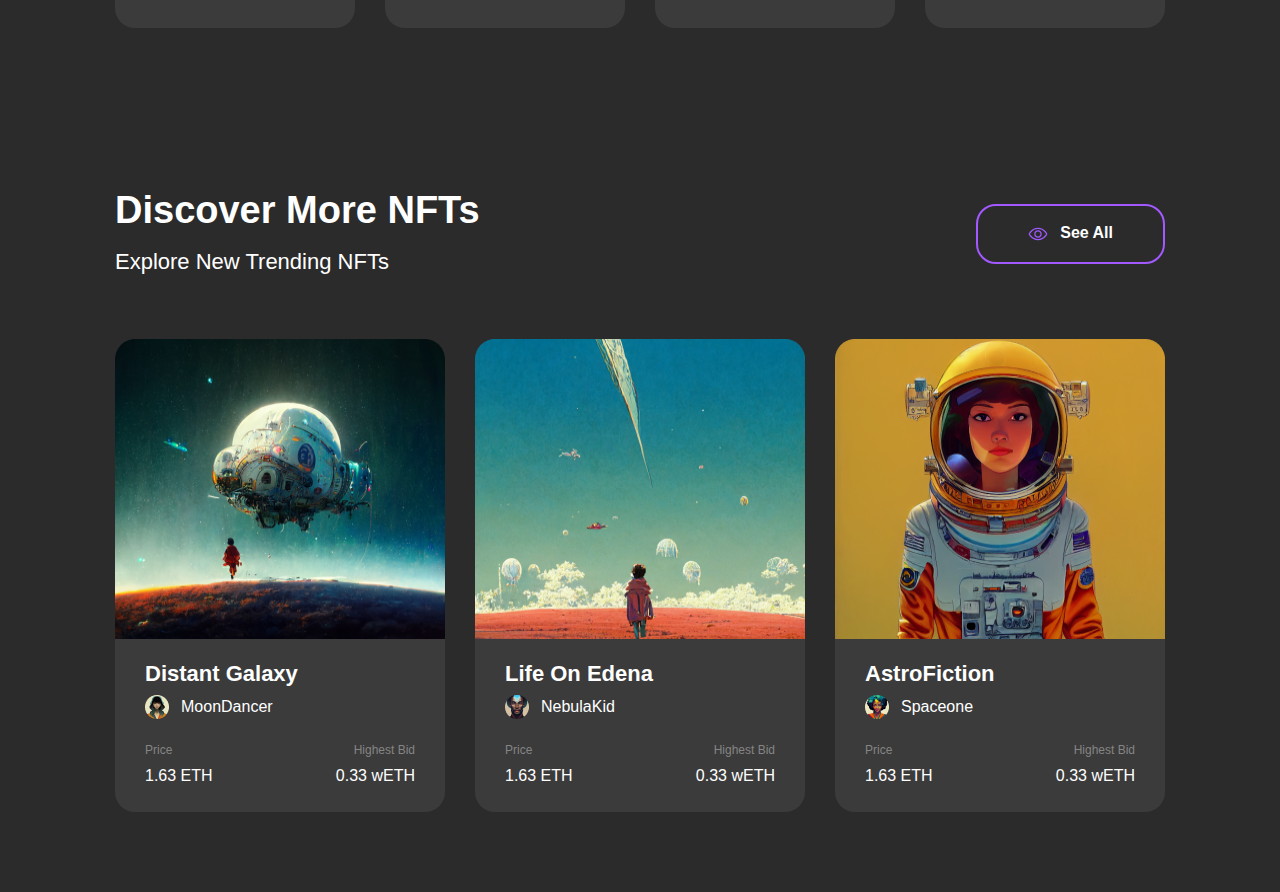
==== commit f9072453: "discover section" ====
--- a/index.html
+++ b/index.html
@@ -490,64 +490,70 @@
                   </div>
                 </li>
                 <li class="categories-card__item">
-                  <img
-                    class="categories-card__image"
-                    src="./image/categories-2.png"
-                    alt="iamge"
-                    width="240"
-                    height="240"
-                    loading="lazy"
-                  />
-                  <img
-                    src="./svg/1.svg"
-                    class="categories-card__icon"
-                    alt="icon"
-                    width="100"
-                    height="100"
-                    loading="lazy"
-                  />
+                  <div class="categories-card__item-position">
+                    <img
+                      class="categories-card__image"
+                      src="./image/categories-2.png"
+                      alt="iamge"
+                      width="240"
+                      height="240"
+                      loading="lazy"
+                    />
+                    <img
+                      src="./svg/2.svg"
+                      class="categories-card__icon"
+                      alt="icon"
+                      width="100"
+                      height="100"
+                      loading="lazy"
+                    />
+                  </div>
                   <div class="categories-card__bg">
                     <span class="categories-card__bg-text">Collectibles</span>
                   </div>
                 </li>
                 <li class="categories-card__item">
-                  <img
-                    class="categories-card__image"
-                    src="./image/categories-3.png"
-                    alt="iamge"
-                    width="240"
-                    height="240"
-                    loading="lazy"
-                  />
-                  <img
-                    src="./svg/1.svg"
-                    class="categories-card__icon"
-                    alt="icon"
-                    width="100"
-                    height="100"
-                    loading="lazy"
-                  />
+                  <div class="categories-card__item-position">
+                    <img
+                      class="categories-card__image"
+                      src="./image/categories-3.png"
+                      alt="iamge"
+                      width="240"
+                      height="240"
+                      loading="lazy"
+                    />
+                    <img
+                      src="./svg/3.svg"
+                      class="categories-card__icon"
+                      alt="icon"
+                      width="100"
+                      height="100"
+                      loading="lazy"
+                    />
+                  </div>
                   <div class="categories-card__bg">
                     <span class="categories-card__bg-text">Music</span>
                   </div>
                 </li>
                 <li class="categories-card__item">
-                  <img
-                    class="categories-card__image"
-                    src="./image/categories-4.png"
-                    alt="iamge"
-                    width="240"
-                    height="240"
-                    loading="lazy"
-                  />
-                  <img
-                    src="./svg/1.svg"
-                    class="categories-card__icon"
-                    alt="icon"
-                    width="100"
-                    height="100"
-                    loading="lazy"
-                  />
+                  <div class="categories-card__item-position">
+                    <img
+                      class="categories-card__image"
+                      src="./image/categories-4.png"
+                      alt="iamge"
+                      width="240"
+                      height="240"
+                      loading="lazy"
+                    />
+                    <img
+                      src="./svg/4.svg"
+                      class="categories-card__icon"
+                      alt="icon"
+                      width="100"
+                      height="100"
+                      loading="lazy"
+                    />
+                  </div>
                   <div class="categories-card__bg">
                     <span class="categories-card__bg-text">Photography</span>
                   </div>
@@ -555,87 +561,217 @@
               </ul>
               <ul class="categories-card__list">
                 <li class="categories-card__item">
-                  <img
-                    class="categories-card__image"
-                    src="./image/categories-5.png"
-                    alt="iamge"
-                    width="240"
-                    height="240"
-                    loading="lazy"
-                  />
-                  <img
-                    src="./svg/1.svg"
-                    class="categories-card__icon"
-                    alt="icon"
-                    width="100"
-                    height="100"
-                    loading="lazy"
-                  />
+                  <div class="categories-card__item-position">
+                    <img
+                      class="categories-card__image"
+                      src="./image/categories-5.png"
+                      alt="iamge"
+                      width="240"
+                      height="240"
+                      loading="lazy"
+                    />
+                    <img
+                      src="./svg/5.svg"
+                      class="categories-card__icon"
+                      alt="icon"
+                      width="100"
+                      height="100"
+                      loading="lazy"
+                    />
+                  </div>
                   <div class="categories-card__bg">
                     <span class="categories-card__bg-text">Video</span>
                   </div>
                 </li>
                 <li class="categories-card__item">
-                  <img
-                    class="categories-card__image"
-                    src="./image/categories-6.png"
-                    alt="iamge"
-                    width="240"
-                    height="240"
-                    loading="lazy"
-                  />
-                  <img
-                    src="./svg/1.svg"
-                    class="categories-card__icon"
-                    alt="icon"
-                    width="100"
-                    height="100"
-                    loading="lazy"
-                  />
+                  <div class="categories-card__item-position">
+                    <img
+                      class="categories-card__image"
+                      src="./image/categories-6.png"
+                      alt="iamge"
+                      width="240"
+                      height="240"
+                      loading="lazy"
+                    />
+                    <img
+                      src="./svg/6.svg"
+                      class="categories-card__icon"
+                      alt="icon"
+                      width="100"
+                      height="100"
+                      loading="lazy"
+                    />
+                  </div>
                   <div class="categories-card__bg">
                     <span class="categories-card__bg-text">Utility</span>
                   </div>
                 </li>
                 <li class="categories-card__item">
-                  <img
-                    class="categories-card__image"
-                    src="./image/categories-7.png"
-                    alt="iamge"
-                    width="240"
-                    height="240"
-                    loading="lazy"
-                  />
-                  <img
-                    src="./svg/1.svg"
-                    class="categories-card__icon"
-                    alt="icon"
-                    width="100"
-                    height="100"
-                    loading="lazy"
-                  />
+                  <div class="categories-card__item-position">
+                    <img
+                      class="categories-card__image"
+                      src="./image/categories-7.png"
+                      alt="iamge"
+                      width="240"
+                      height="240"
+                      loading="lazy"
+                    />
+                    <img
+                      src="./svg/7.svg"
+                      class="categories-card__icon"
+                      alt="icon"
+                      width="100"
+                      height="100"
+                      loading="lazy"
+                    />
+                  </div>
                   <div class="categories-card__bg">
                     <span class="categories-card__bg-text">Sport</span>
                   </div>
                 </li>
                 <li class="categories-card__item">
-                  <img
-                    class="categories-card__image"
-                    src="./image/categories-8.png"
-                    alt="iamge"
-                    width="240"
-                    height="240"
-                    loading="lazy"
-                  />
-                  <img
-                    src="./svg/1.svg"
-                    class="categories-card__icon"
-                    alt="icon"
-                    width="100"
-                    height="100"
-                    loading="lazy"
-                  />
+                  <div class="categories-card__item-position">
+                    <img
+                      class="categories-card__image"
+                      src="./image/categories-8.png"
+                      alt="iamge"
+                      width="240"
+                      height="240"
+                      loading="lazy"
+                    />
+                    <img
+                      src="./svg/8.svg"
+                      class="categories-card__icon"
+                      alt="icon"
+                      width="100"
+                      height="100"
+                      loading="lazy"
+                    />
+                  </div>
                   <div class="categories-card__bg">
                     <span class="categories-card__bg-text">Virtual Worlds</span>
+                  </div>
+                </li>
+              </ul>
+            </div>
+          </div>
+        </div>
+      </section>
+      <section class="section">
+        <div class="container">
+          <div class="discover">
+            <div class="discover-header">
+              <div class="discover-header__content">
+                <h2 class="discover-header__title">Discover More NFTs</h2>
+                <p class="discover-header__descr">Explore new trending NFTs</p>
+              </div>
+              <button class="discover-header__button" type="button">
+                <img
+                  src="./svg/Eye.svg"
+                  alt="rocket"
+                  width="20"
+                  height="20"
+                  loading="lazy"
+                />See All
+              </button>
+            </div>
+            <div class="discover-card">
+              <ul class="discover-card__list">
+                <li class="discover-card__item">
+                  <img
+                    class="discover-card__item-image"
+                    src="./image/galaxy.png"
+                    alt=""
+                    width="330"
+                    height="300"
+                    loading="lazy"
+                  />
+                  <div class="discover-card__item-box">
+                    <p class="discover-card__item-info">Distant Galaxy</p>
+                    <div class="discover-card__item-name">
+                      <img
+                        src="./image/moon.png"
+                        alt="avatar"
+                        width="24"
+                        height="24"
+                        loading="lazy"
+                      />
+                      <span class="discover-card__item-nickname"
+                        >MoonDancer</span
+                      >
+                    </div>
+                    <div class="discover-card__item-price">
+                      <p class="discover-card__item-price-name">
+                        Price<span>Highest Bid</span>
+                      </p>
+                      <p class="discover-card__item-price-crypt">
+                        1.63 ETH<span>0.33 wETH</span>
+                      </p>
+                    </div>
+                  </div>
+                </li>
+                <li class="discover-card__item">
+                  <img
+                    class="discover-card__item-image"
+                    src="./image/edena.png"
+                    alt=""
+                    width="330"
+                    height="300"
+                    loading="lazy"
+                  />
+                  <div class="discover-card__item-box">
+                    <p class="discover-card__item-info">Life On Edena</p>
+                    <div class="discover-card__item-name">
+                      <img
+                        src="./image/kid.png"
+                        alt="avatar"
+                        width="24"
+                        height="24"
+                        loading="lazy"
+                      />
+                      <span class="discover-card__item-nickname"
+                        >NebulaKid</span
+                      >
+                    </div>
+                    <div class="discover-card__item-price">
+                      <p class="discover-card__item-price-name">
+                        Price<span>Highest Bid</span>
+                      </p>
+                      <p class="discover-card__item-price-crypt">
+                        1.63 ETH<span>0.33 wETH</span>
+                      </p>
+                    </div>
+                  </div>
+                </li>
+                <li class="discover-card__item">
+                  <img
+                    class="discover-card__item-image"
+                    src="./image/astro.png"
+                    alt=""
+                    width="330"
+                    height="300"
+                    loading="lazy"
+                  />
+                  <div class="discover-card__item-box">
+                    <p class="discover-card__item-info">AstroFiction</p>
+                    <div class="discover-card__item-name">
+                      <img
+                        src="./image/spaceone.png"
+                        alt="avatar"
+                        width="24"
+                        height="24"
+                        loading="lazy"
+                      />
+                      <span class="discover-card__item-nickname">Spaceone</span>
+                    </div>
+                    <div class="discover-card__item-price">
+                      <p class="discover-card__item-price-name">
+                        Price<span>Highest Bid</span>
+                      </p>
+                      <p class="discover-card__item-price-crypt">
+                        1.63 ETH<span>0.33 wETH</span>
+                      </p>
+                    </div>
                   </div>
                 </li>
               </ul>
--- a/styles/styles.css
+++ b/styles/styles.css
@@ -596,10 +596,10 @@
 .categories-card__item {
   background-color: var(--color-dark-alt);
   border-radius: var(--border-radius);
-  overflow: hidden;
 }
 .categories-card__item-position {
   position: relative;
+  overflow: hidden;
 }
 .categories-card__image {
   filter: blur(7.5px);
@@ -613,6 +613,91 @@
 .categories-card__bg {
   padding: 20px 30px 25px;
 }
+.categories-card__bg-text {
+  line-height: 140%; /* 30.8px */
+  text-transform: capitalize;
+}
+
+.discover {
+  padding: 80px 115px;
+}
+.discover-header {
+  display: flex;
+  justify-content: space-between;
+  align-items: center;
+  margin-bottom: 60px;
+}
+.discover-header__title {
+  font-size: 38px;
+  line-height: 120%; /* 45.6px */
+  margin-bottom: 10px;
+  text-transform: capitalize;
+}
+.discover-header__descr {
+  font-weight: 400;
+  line-height: 160%; /* 35.2px */
+  text-transform: capitalize;
+}
+.discover-header__button {
+  color: var(--color-light);
+  padding-inline: 50px;
+  border: var(--border);
+  border-radius: var(--border-radius);
+  background-color: transparent;
+  display: flex;
+  column-gap: 12px;
+  align-items: center;
+  height: var(--button-height);
+  font-size: 16px;
+  line-height: 140%; /* 22.4px */
+}
+.discover-card__list {
+  display: flex;
+  justify-content: space-between;
+}
+.discover-card__item {
+  background-color: var(--color-dark-alt);
+  border-radius: var(--border-radius);
+}
+.discover-card__item-box {
+  padding: 20px 30px 25px;
+}
+.discover-card__item-info {
+  line-height: 140%; /* 30.8px */
+  text-transform: capitalize;
+  margin-bottom: 5px;
+}
+.discover-card__item-name {
+  display: flex;
+  column-gap: 12px;
+  align-items: center;
+  margin-bottom: 25px;
+}
+.discover-card__item-nickname {
+  font-size: 16px;
+  font-weight: 400;
+  line-height: 140%; /* 22.4px */
+}
+.discover-card__item-price {
+  display: flex;
+  flex-direction: column;
+  row-gap: 8px;
+}
+.discover-card__item-price-name {
+  display: flex;
+  justify-content: space-between;
+  color: #858584;
+  font-size: 12px;
+  font-weight: 400;
+  line-height: 110%; /* 13.2px */
+}
+.discover-card__item-price-crypt {
+  display: flex;
+  justify-content: space-between;
+  font-size: 16px;
+  font-weight: 400;
+  line-height: 140%; /* 22.4px */
+}
 
 .container {
   max-width: 1280px;
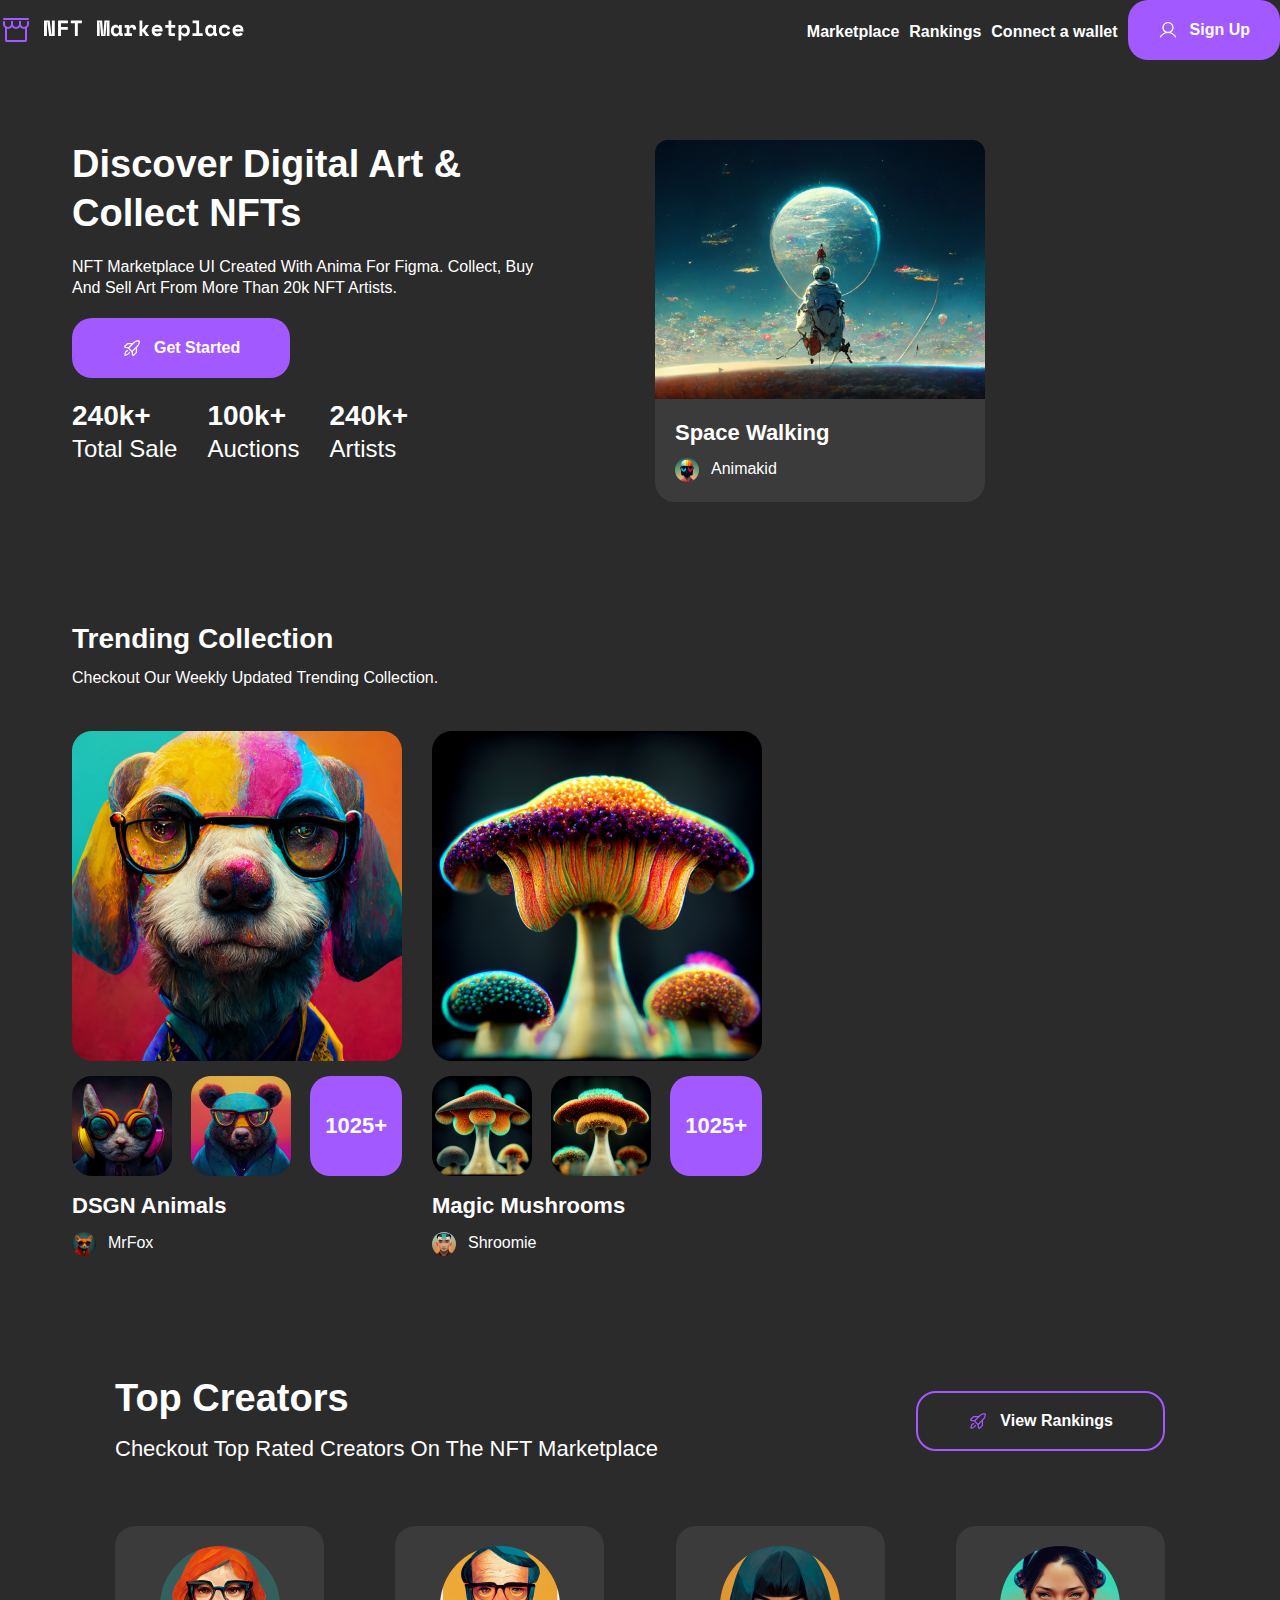
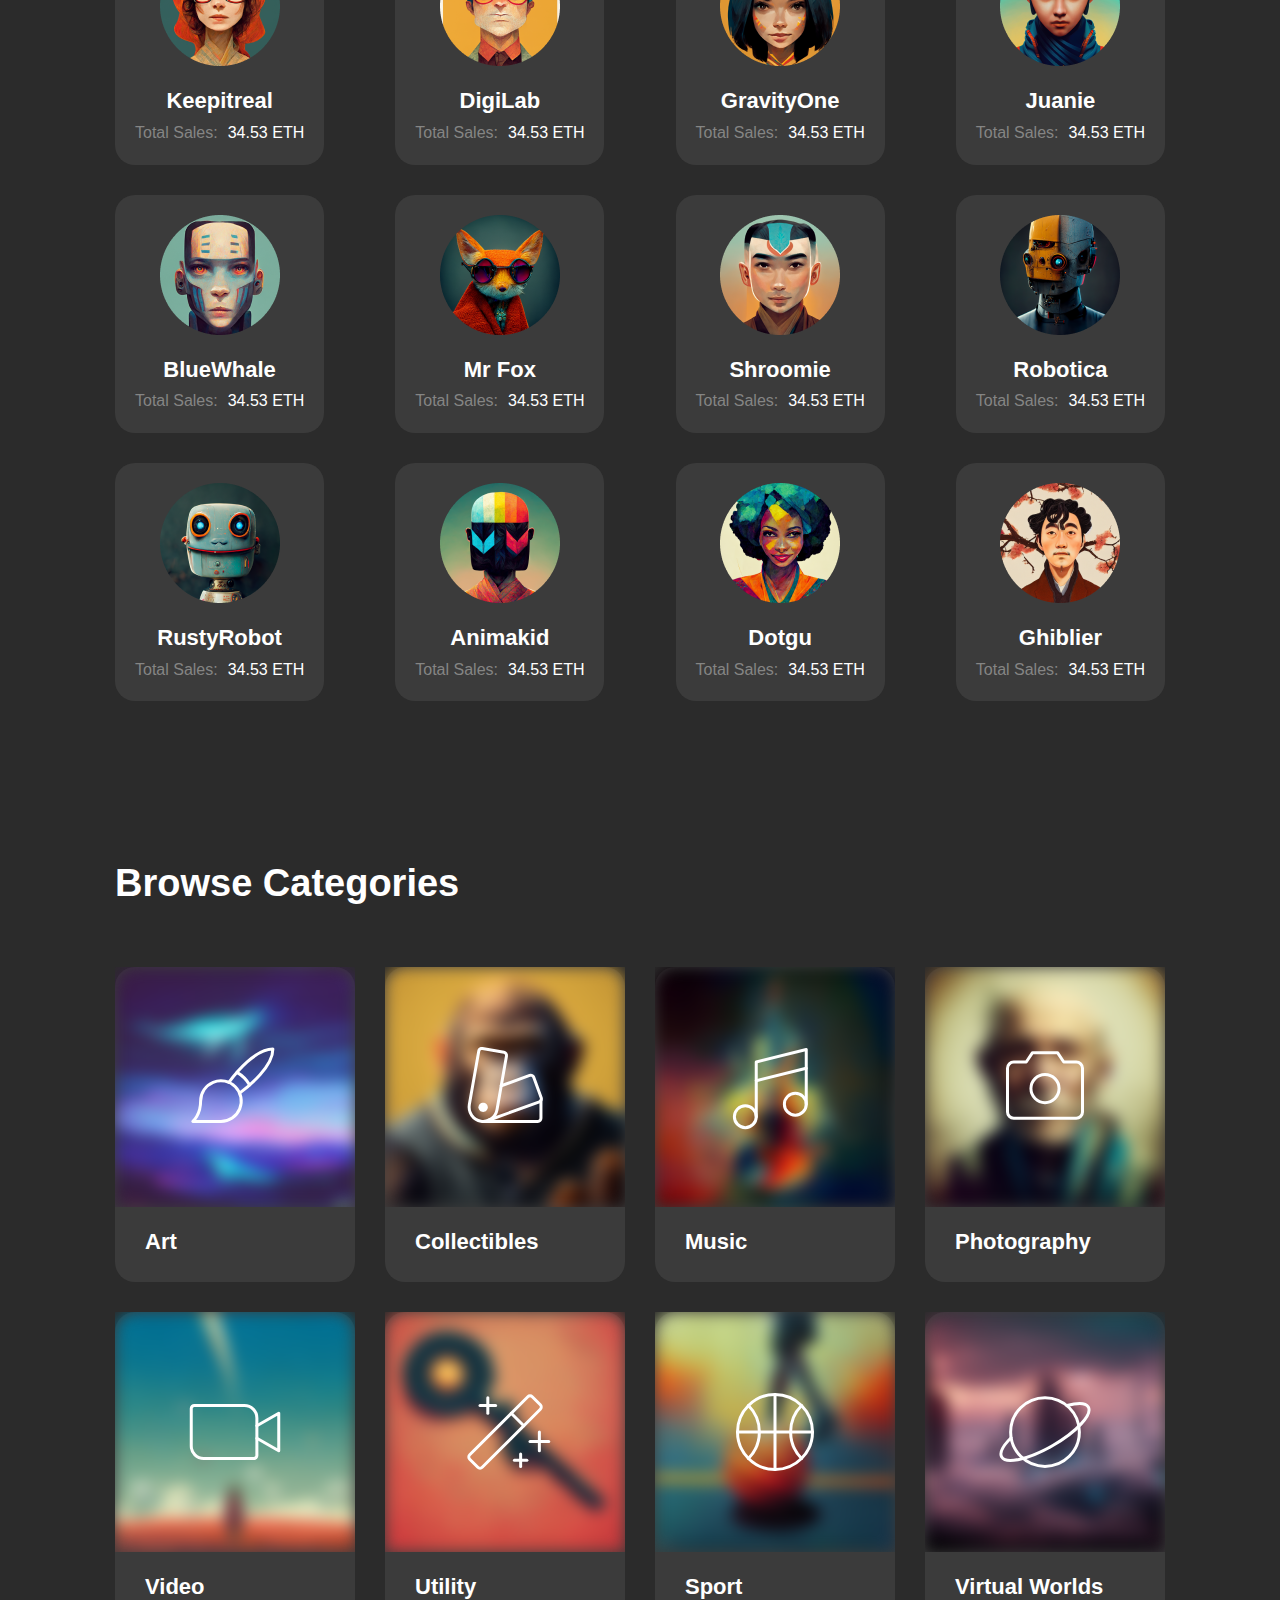
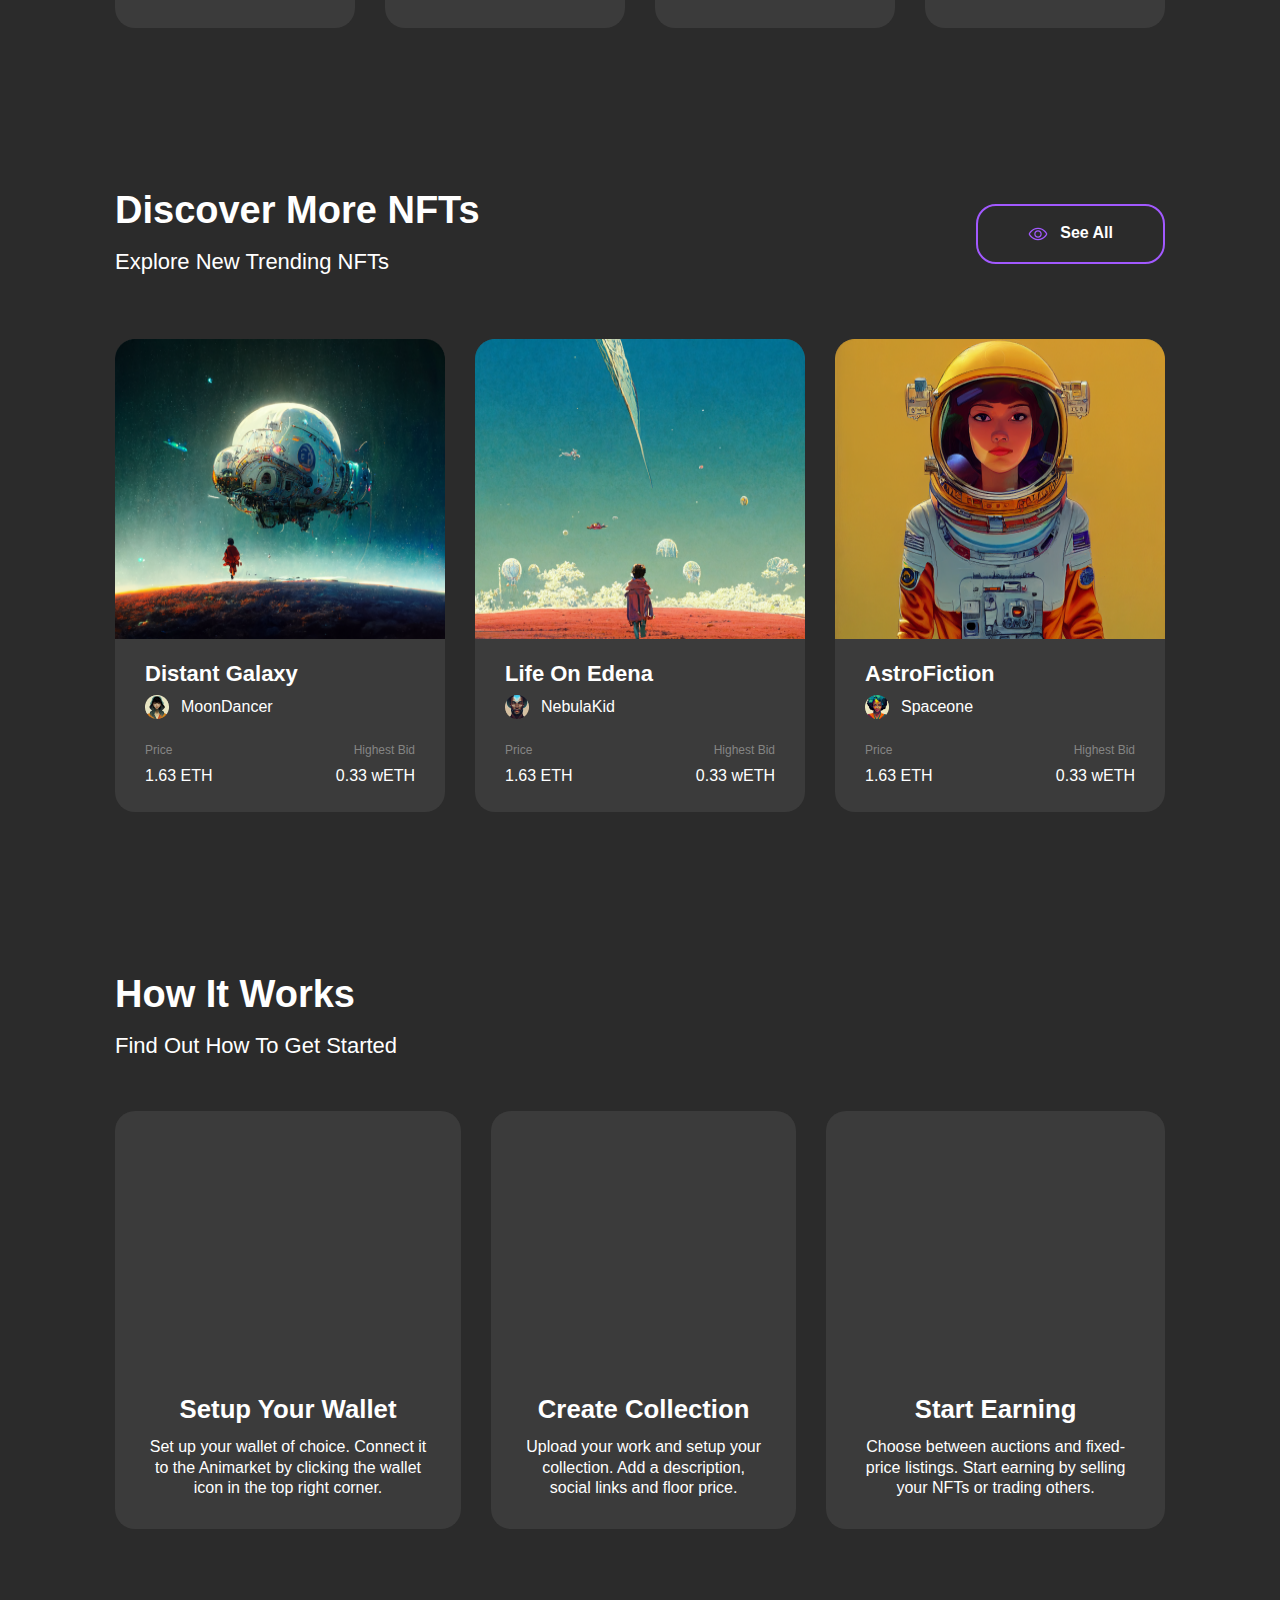
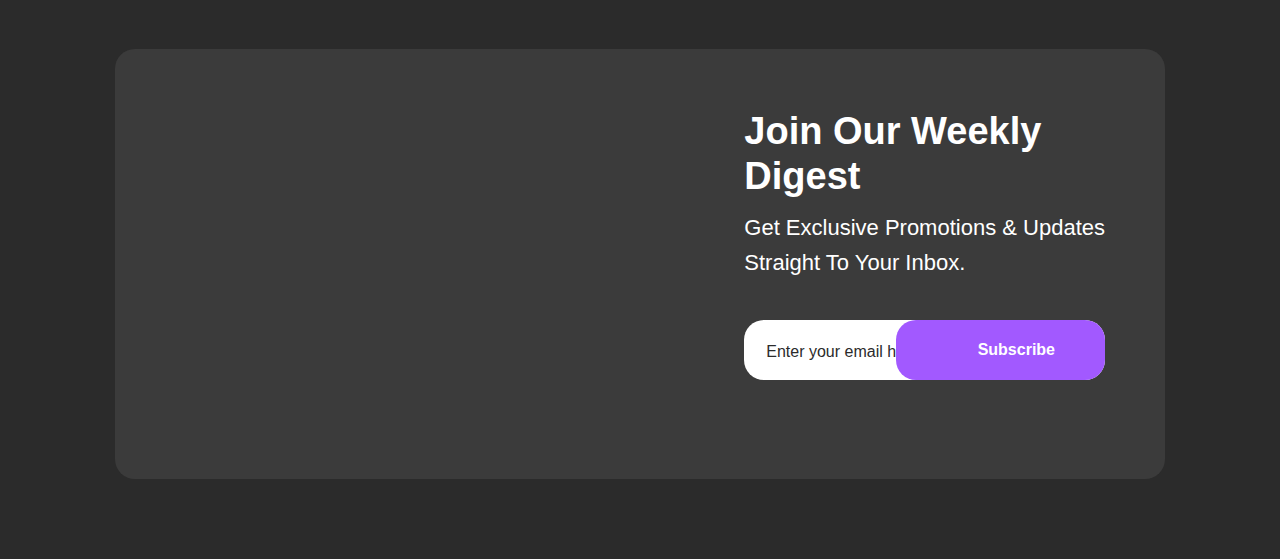
==== commit aef08cb1: "input problem commit" ====
--- a/index.html
+++ b/index.html
@@ -779,6 +779,118 @@
           </div>
         </div>
       </section>
+      <section class="section">
+        <div class="container">
+          <div class="works">
+            <div class="works-header">
+              <h2 class="works-header__title">How it works</h2>
+              <p class="works-header__descr">Find out how to get started</p>
+            </div>
+
+            <ul class="body__list">
+              <li class="body__item">
+                <div class="body__item-image">
+                  <img
+                    src="./image/works-1.png"
+                    alt="icon"
+                    width="250"
+                    height="250"
+                    loading="lazy"
+                  />
+                </div>
+                <div class="body__item-text">
+                  <h3 class="body__item-title">Setup Your wallet</h3>
+                  <p class="body__item-descr">
+                    Set up your wallet of choice. Connect it to the Animarket by
+                    clicking the wallet icon in the top right corner.
+                  </p>
+                </div>
+              </li>
+              <li class="body__item">
+                <div class="body__item-image">
+                  <img
+                    src="./image/works-2.png"
+                    alt="icon"
+                    width="250"
+                    height="250"
+                    loading="lazy"
+                  />
+                </div>
+                <div class="body__item-text">
+                  <h3 class="body__item-title">Create Collection</h3>
+                  <p class="body__item-descr">
+                    Upload your work and setup your collection. Add a
+                    description, social links and floor price.
+                  </p>
+                </div>
+              </li>
+              <li class="body__item">
+                <div class="body__item-image">
+                  <img
+                    src="./image/works-3.png"
+                    alt="icon"
+                    width="250"
+                    height="250"
+                    loading="lazy"
+                  />
+                </div>
+                <div class="body__item-text">
+                  <h3 class="body__item-title">Start Earning</h3>
+                  <p class="body__item-descr">
+                    Choose between auctions and fixed-price listings. Start
+                    earning by selling your NFTs or trading others.
+                  </p>
+                </div>
+              </li>
+            </ul>
+          </div>
+        </div>
+      </section>
+      <section class="section">
+        <div class="container">
+          <div class="digest">
+            <div class="digest-content">
+              <div class="digest-content__image">
+                <img
+                  src="./image/digest.png"
+                  alt="image astro"
+                  width="425"
+                  height="310"
+                  loading="lazy"
+                />
+              </div>
+              <div class="digest-content__inner">
+                <div class="digest-content__inner-header">
+                  <h2 class="digest-content__inner-title">
+                    Join our weekly<br />
+                    digest
+                  </h2>
+                  <p class="digest-content__inner-descr">
+                    Get exclusive promotions & updates<br />
+                    straight to your inbox.
+                  </p>
+                </div>
+                <form class="digest-content__inner-form">
+                  <input
+                    type="text"
+                    name="email"
+                    placeholder="Enter your email here"
+                  />
+                  <button class="digest-content__inner-button" type="submit">
+                    <img
+                      src="./svg/post.svg"
+                      alt="post"
+                      width="20"
+                      height="20"
+                      loading="lazy"
+                    />Subscribe
+                  </button>
+                </form>
+              </div>
+            </div>
+          </div>
+        </div>
+      </section>
     </main>
     <dialog class="mobile-overlay visible mobile" id="mobileOverlay">
       <form class="mobile-overlay__close-button-wrapper" method="dialog">
--- a/styles/styles.css
+++ b/styles/styles.css
@@ -699,6 +699,118 @@
   line-height: 140%; /* 22.4px */
 }
 
+.works {
+  padding: 80px 115px;
+}
+.works .works-header {
+  display: flex;
+  flex-direction: column;
+  row-gap: 10px;
+  margin-bottom: 48px;
+}
+.works .works-header__title {
+  font-size: 38px;
+  line-height: 120%; /* 45.6px */
+  text-transform: capitalize;
+}
+.works .works-header__descr {
+  font-weight: 400;
+  line-height: 160%; /* 35.2px */
+  text-transform: capitalize;
+}
+.works .body__list {
+  display: flex;
+  column-gap: 30px;
+}
+.works .body__item {
+  display: flex;
+  flex-direction: column;
+  align-items: center;
+  row-gap: 20px;
+  padding: 10px 30px 30px;
+  background-color: var(--color-dark-alt);
+  border-radius: var(--border-radius);
+}
+.works .body__item-text {
+  display: flex;
+  flex-direction: column;
+  align-items: center;
+  row-gap: 10px;
+}
+.works .body__item-title {
+  text-align: center;
+  line-height: 140%; /* 30.8px */
+  text-transform: capitalize;
+}
+.works .body__item-descr {
+  text-align: center;
+  font-size: 16px;
+  font-style: normal;
+  font-weight: 400;
+}
+
+.digest {
+  padding: 40px 115px 80px;
+}
+.digest-content {
+  padding: 60px;
+  display: flex;
+  justify-content: space-between;
+  background-color: var(--color-dark-alt);
+  border-radius: var(--border-radius);
+}
+.digest-content__inner {
+  display: flex;
+  flex-direction: column;
+  row-gap: 40px;
+}
+.digest-content__inner-title {
+  font-size: 38px;
+  line-height: 120%; /* 45.6px */
+  text-transform: capitalize;
+  margin-bottom: 10px;
+}
+.digest-content__inner-descr {
+  font-weight: 400;
+  line-height: 160%; /* 35.2px */
+  text-transform: capitalize;
+}
+.digest-content__inner-form {
+  position: relative;
+  height: var(--button-height);
+  display: flex;
+}
+.digest-content__inner-button {
+  position: absolute;
+  color: var(--color-light);
+  padding-inline: 50px;
+  border-radius: var(--border-radius);
+  border: none;
+  background-color: var(--color-accent);
+  display: flex;
+  column-gap: 12px;
+  align-items: center;
+  height: var(--button-height);
+  font-size: 16px;
+  line-height: 140%; /* 22.4px */
+  right: 0;
+}
+
+input {
+  border-radius: var(--border-radius);
+  border: none;
+  width: 100%;
+  max-width: 100%;
+}
+
+::placeholder {
+  padding: 16px 0px 16px 20px;
+  color: #2b2b2b;
+  font-size: 16px;
+  font-weight: 400;
+  line-height: 140%; /* 22.4px */
+}
+
 .container {
   max-width: 1280px;
   margin: 0 auto;
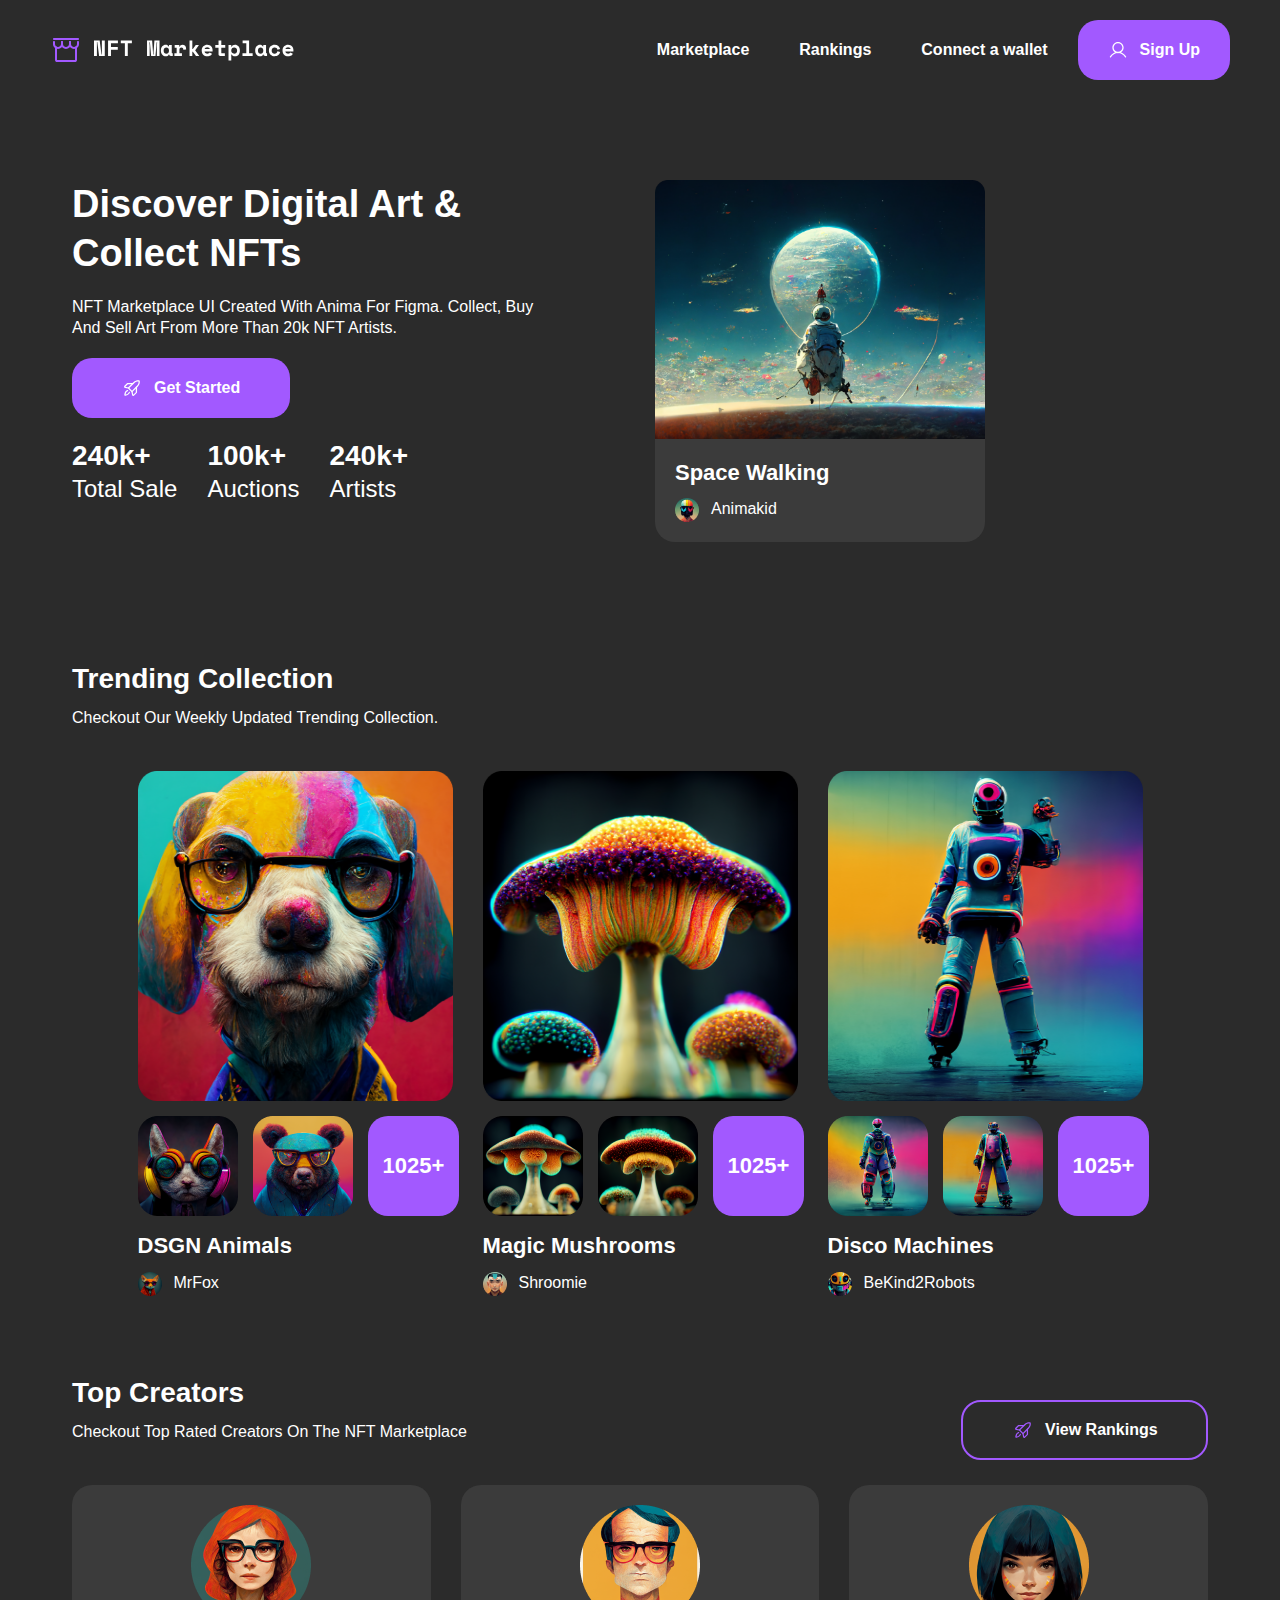
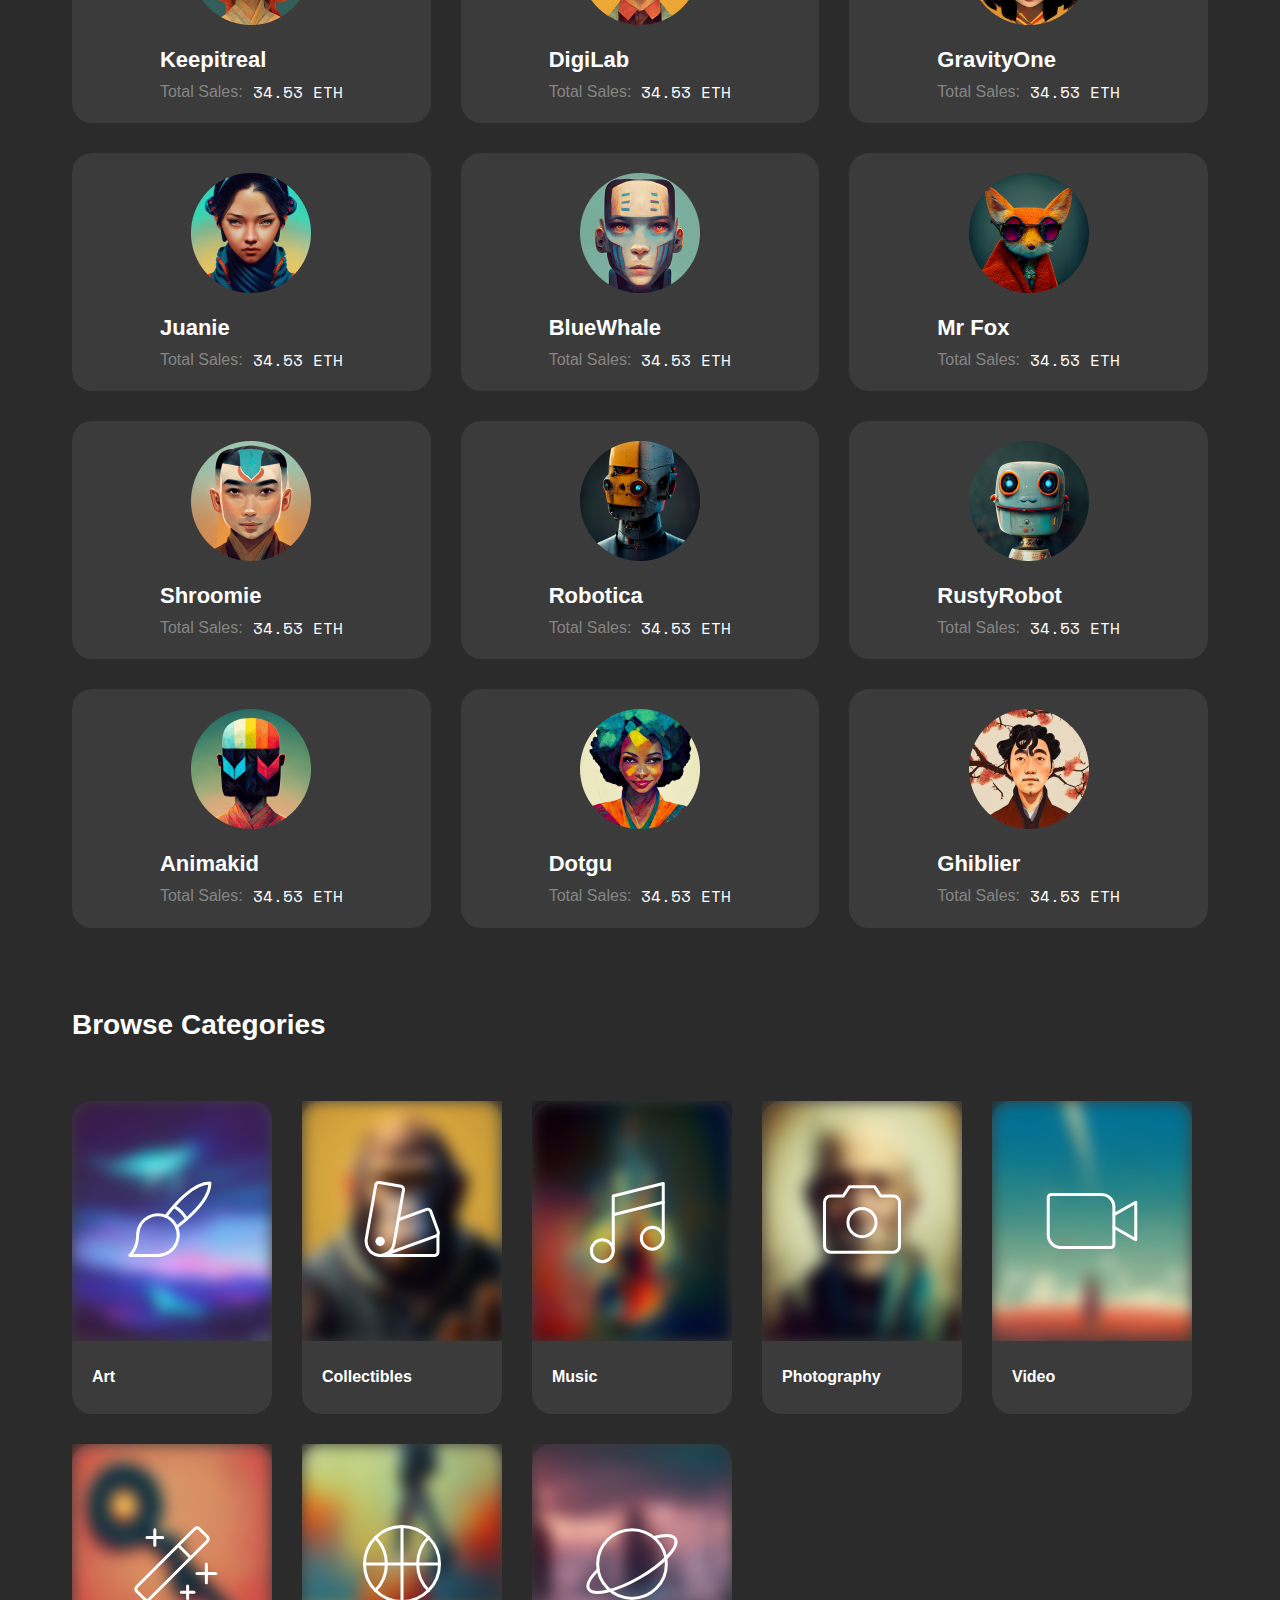
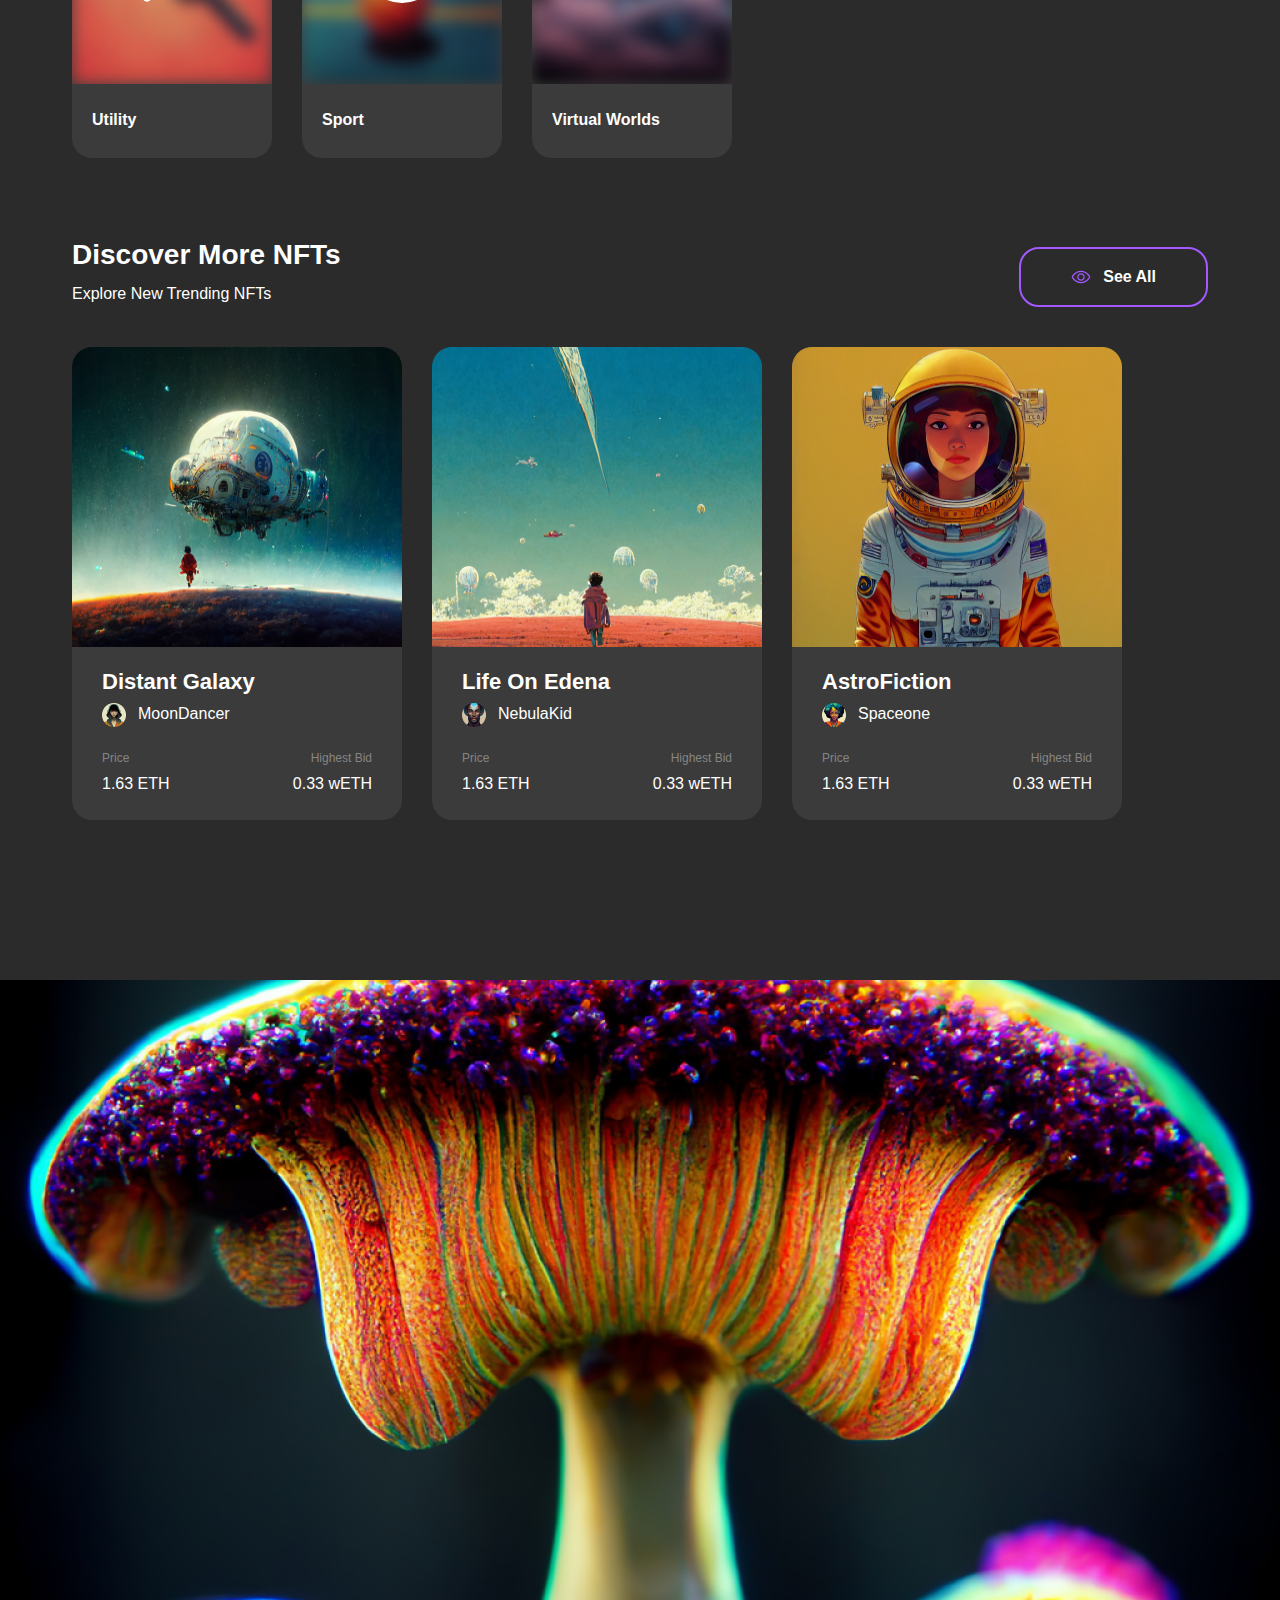
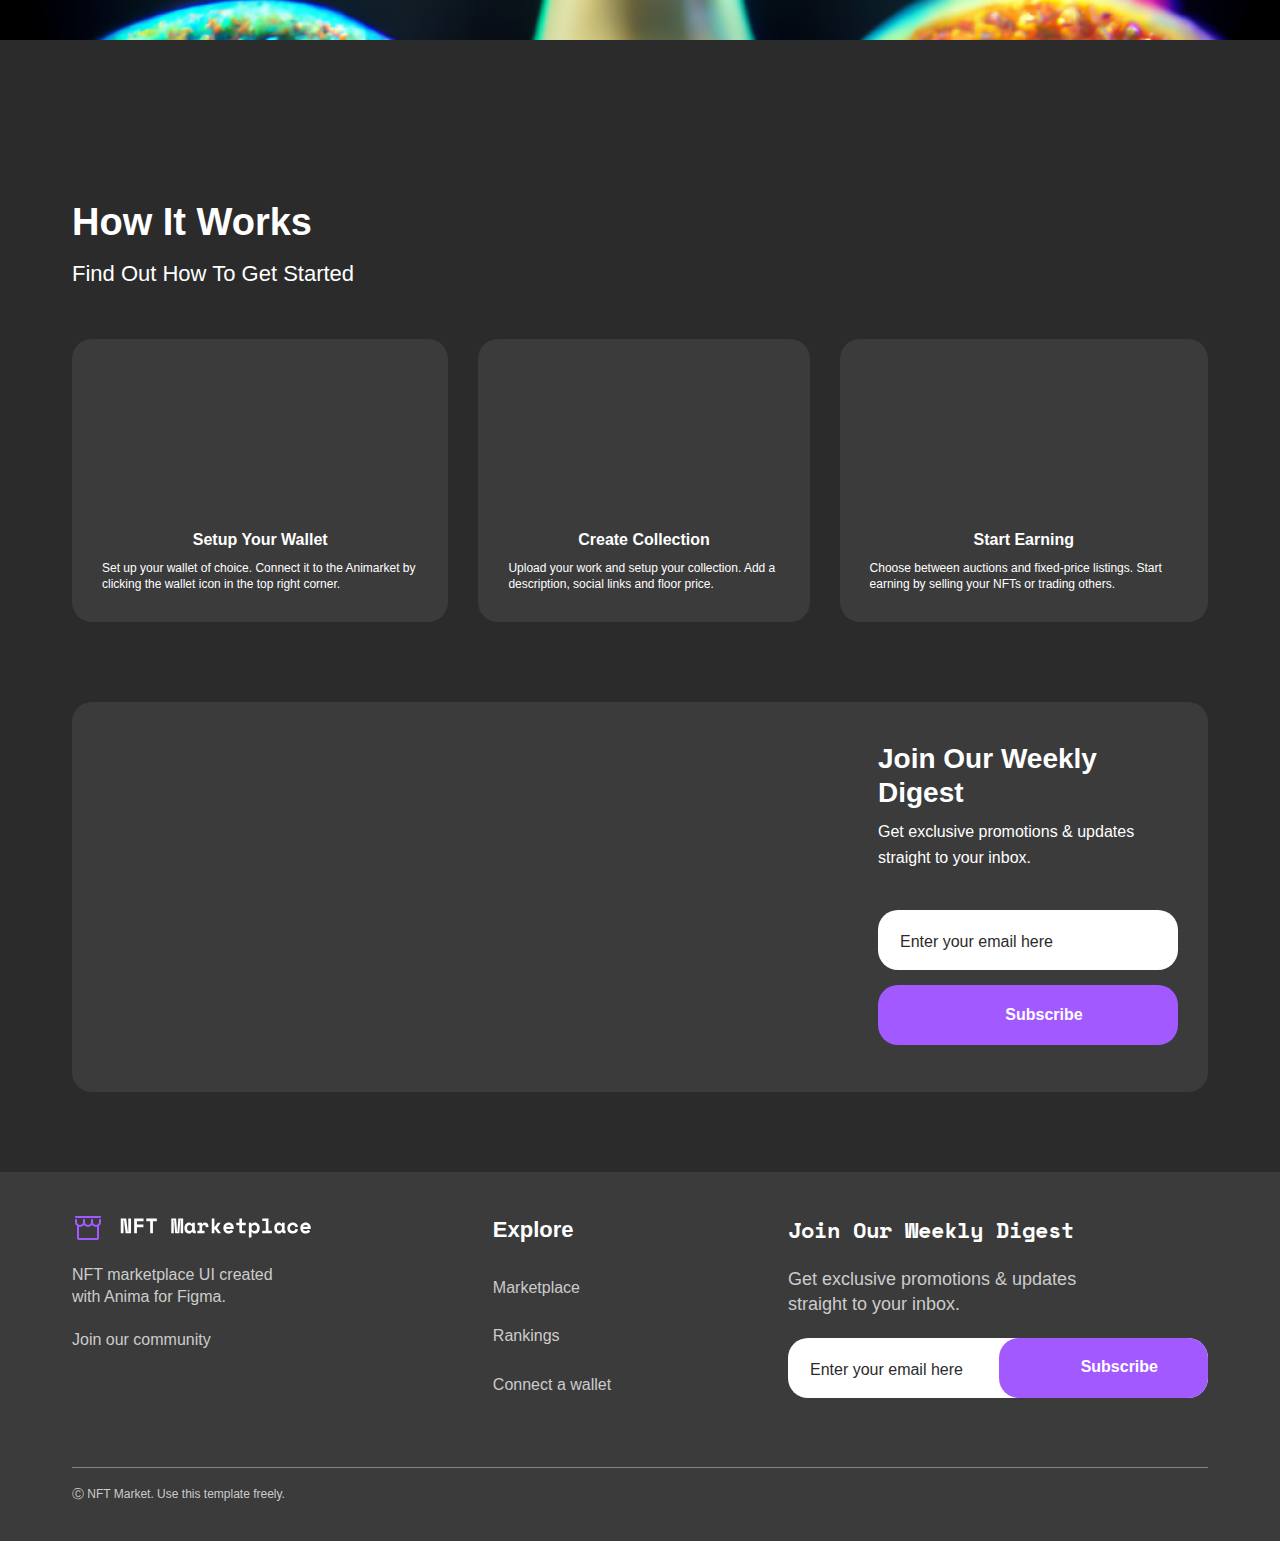
==== commit 75a30c57: "responsive commit" ====
--- a/index.html
+++ b/index.html
@@ -11,6 +11,10 @@
       href="https://fonts.googleapis.com/css?family=Work+Sans:100,200,300,regular,500,600,700,800,900,100italic,200italic,300italic,italic,500italic,600italic,700italic,800italic,900italic"
       rel="stylesheet"
     />
+    <link
+      href="https://fonts.googleapis.com/css?family=Space+Mono:regular,italic,700,700italic"
+      rel="stylesheet"
+    />
     <title>NFT</title>
   </head>
   <body>
@@ -18,14 +22,20 @@
       <div class="container">
         <div class="header-menu">
           <div class="header__logo">
-            <img src="./svg/header-logo.svg" alt="icon" loading="lazy" />
+            <img
+              src="./svg/header-logo.svg"
+              alt="icon"
+              loading="lazy"
+              class="header__logo-icon"
+            />
             <img
               src="./svg/header-logo-text.svg"
               alt="logotip text"
               loading="lazy"
+              class="header__logo-text"
             />
           </div>
-          <nav class="header__navigation">
+          <nav class="header__navigation hidden-mobile">
             <ul class="header__navigation-list">
               <li class="header__navigation-item">
                 <a href="#" class="header__navigation-link">Marketplace</a>
@@ -36,11 +46,29 @@
               <li class="header__navigation-item">
                 <a href="#" class="header__navigation-link">Connect a wallet</a>
               </li>
-              <button class="header__navigation-button" type="button">
+              <button
+                class="header__navigation-button hidden-mobile"
+                type="button"
+              >
                 <img src="./svg/user-icon.svg" alt="user" />Sign Up
               </button>
             </ul>
           </nav>
+
+          <button
+            class="header__navigation-burger-menu burger-button visible-mobile"
+            type="button"
+            onclick="mobileOverlay.showModal()"
+          >
+            <img
+              src="./svg/burger.svg"
+              alt="burger button"
+              width="24"
+              height="24"
+              loading="lazy"
+            />
+            <span class="visually-hidden">Open navigation menu</span>
+          </button>
         </div>
       </div>
     </header>
@@ -239,12 +267,12 @@
         <div class="container">
           <div class="creators">
             <div class="creators-header">
-              <div class="creators-header-content">
-                <h2 class="creators-header__title">Top creators</h2>
-                <p class="creators-header__descr">
-                  Checkout Top Rated Creators on the NFT Marketplace
-                </p>
-              </div>
+              <h2 class="creators-header__title">Top creators</h2>
+              <p class="creators-header__descr">
+                Checkout Top Rated Creators on the NFT Marketplace
+              </p>
+            </div>
+            <div class="creators-header-box">
               <button class="creators-header__button" type="button">
                 <img
                   src="./svg/rocket-accent.svg"
@@ -266,12 +294,14 @@
                     height="120"
                     loading="lazy"
                   />
-                  <p class="creators-card__item-name">Keepitreal</p>
-                  <p class="creators-card__item-coast">
-                    Total Sales:<span class="creators-card__item-crypt"
-                      >34.53 ETH</span
-                    >
-                  </p>
+                  <div class="creators-card__item-box">
+                    <p class="creators-card__item-name">Keepitreal</p>
+                    <p class="creators-card__item-coast">
+                      Total Sales:<span class="creators-card__item-crypt"
+                        >34.53 ETH</span
+                      >
+                    </p>
+                  </div>
                 </li>
                 <li class="creators-card__item">
                   <img
@@ -282,12 +312,14 @@
                     height="120"
                     loading="lazy"
                   />
-                  <p class="creators-card__item-name">DigiLab</p>
-                  <p class="creators-card__item-coast">
-                    Total Sales:<span class="creators-card__item-crypt"
-                      >34.53 ETH</span
-                    >
-                  </p>
+                  <div class="creators-card__item-box">
+                    <p class="creators-card__item-name">DigiLab</p>
+                    <p class="creators-card__item-coast">
+                      Total Sales:<span class="creators-card__item-crypt"
+                        >34.53 ETH</span
+                      >
+                    </p>
+                  </div>
                 </li>
                 <li class="creators-card__item">
                   <img
@@ -298,12 +330,14 @@
                     height="120"
                     loading="lazy"
                   />
-                  <p class="creators-card__item-name">GravityOne</p>
-                  <p class="creators-card__item-coast">
-                    Total Sales:<span class="creators-card__item-crypt"
-                      >34.53 ETH</span
-                    >
-                  </p>
+                  <div class="creators-card__item-box">
+                    <p class="creators-card__item-name">GravityOne</p>
+                    <p class="creators-card__item-coast">
+                      Total Sales:<span class="creators-card__item-crypt"
+                        >34.53 ETH</span
+                      >
+                    </p>
+                  </div>
                 </li>
                 <li class="creators-card__item">
                   <img
@@ -314,15 +348,15 @@
                     height="120"
                     loading="lazy"
                   />
-                  <p class="creators-card__item-name">Juanie</p>
-                  <p class="creators-card__item-coast">
-                    Total Sales:<span class="creators-card__item-crypt"
-                      >34.53 ETH</span
-                    >
-                  </p>
-                </li>
-              </ul>
-              <ul class="creators-card__list">
+                  <div class="creators-card__item-box">
+                    <p class="creators-card__item-name">Juanie</p>
+                    <p class="creators-card__item-coast">
+                      Total Sales:<span class="creators-card__item-crypt"
+                        >34.53 ETH</span
+                      >
+                    </p>
+                  </div>
+                </li>
                 <li class="creators-card__item">
                   <img
                     class="creators-card__item-avatar"
@@ -332,12 +366,14 @@
                     height="120"
                     loading="lazy"
                   />
-                  <p class="creators-card__item-name">BlueWhale</p>
-                  <p class="creators-card__item-coast">
-                    Total Sales:<span class="creators-card__item-crypt"
-                      >34.53 ETH</span
-                    >
-                  </p>
+                  <div class="creators-card__item-box">
+                    <p class="creators-card__item-name">BlueWhale</p>
+                    <p class="creators-card__item-coast">
+                      Total Sales:<span class="creators-card__item-crypt"
+                        >34.53 ETH</span
+                      >
+                    </p>
+                  </div>
                 </li>
                 <li class="creators-card__item">
                   <img
@@ -348,12 +384,14 @@
                     height="120"
                     loading="lazy"
                   />
-                  <p class="creators-card__item-name">mr fox</p>
-                  <p class="creators-card__item-coast">
-                    Total Sales:<span class="creators-card__item-crypt"
-                      >34.53 ETH</span
-                    >
-                  </p>
+                  <div class="creators-card__item-box">
+                    <p class="creators-card__item-name">mr fox</p>
+                    <p class="creators-card__item-coast">
+                      Total Sales:<span class="creators-card__item-crypt"
+                        >34.53 ETH</span
+                      >
+                    </p>
+                  </div>
                 </li>
                 <li class="creators-card__item">
                   <img
@@ -364,12 +402,14 @@
                     height="120"
                     loading="lazy"
                   />
-                  <p class="creators-card__item-name">Shroomie</p>
-                  <p class="creators-card__item-coast">
-                    Total Sales:<span class="creators-card__item-crypt"
-                      >34.53 ETH</span
-                    >
-                  </p>
+                  <div class="creators-card__item-box">
+                    <p class="creators-card__item-name">Shroomie</p>
+                    <p class="creators-card__item-coast">
+                      Total Sales:<span class="creators-card__item-crypt"
+                        >34.53 ETH</span
+                      >
+                    </p>
+                  </div>
                 </li>
                 <li class="creators-card__item">
                   <img
@@ -380,15 +420,15 @@
                     height="120"
                     loading="lazy"
                   />
-                  <p class="creators-card__item-name">robotica</p>
-                  <p class="creators-card__item-coast">
-                    Total Sales:<span class="creators-card__item-crypt"
-                      >34.53 ETH</span
-                    >
-                  </p>
-                </li>
-              </ul>
-              <ul class="creators-card__list">
+                  <div class="creators-card__item-box">
+                    <p class="creators-card__item-name">robotica</p>
+                    <p class="creators-card__item-coast">
+                      Total Sales:<span class="creators-card__item-crypt"
+                        >34.53 ETH</span
+                      >
+                    </p>
+                  </div>
+                </li>
                 <li class="creators-card__item">
                   <img
                     class="creators-card__item-avatar"
@@ -398,12 +438,14 @@
                     height="120"
                     loading="lazy"
                   />
-                  <p class="creators-card__item-name">RustyRobot</p>
-                  <p class="creators-card__item-coast">
-                    Total Sales:<span class="creators-card__item-crypt"
-                      >34.53 ETH</span
-                    >
-                  </p>
+                  <div class="creators-card__item-box">
+                    <p class="creators-card__item-name">RustyRobot</p>
+                    <p class="creators-card__item-coast">
+                      Total Sales:<span class="creators-card__item-crypt"
+                        >34.53 ETH</span
+                      >
+                    </p>
+                  </div>
                 </li>
                 <li class="creators-card__item">
                   <img
@@ -414,12 +456,14 @@
                     height="120"
                     loading="lazy"
                   />
-                  <p class="creators-card__item-name">animakid</p>
-                  <p class="creators-card__item-coast">
-                    Total Sales:<span class="creators-card__item-crypt"
-                      >34.53 ETH</span
-                    >
-                  </p>
+                  <div class="creators-card__item-box">
+                    <p class="creators-card__item-name">animakid</p>
+                    <p class="creators-card__item-coast">
+                      Total Sales:<span class="creators-card__item-crypt"
+                        >34.53 ETH</span
+                      >
+                    </p>
+                  </div>
                 </li>
                 <li class="creators-card__item">
                   <img
@@ -430,12 +474,14 @@
                     height="120"
                     loading="lazy"
                   />
-                  <p class="creators-card__item-name">Dotgu</p>
-                  <p class="creators-card__item-coast">
-                    Total Sales:<span class="creators-card__item-crypt"
-                      >34.53 ETH</span
-                    >
-                  </p>
+                  <div class="creators-card__item-box">
+                    <p class="creators-card__item-name">Dotgu</p>
+                    <p class="creators-card__item-coast">
+                      Total Sales:<span class="creators-card__item-crypt"
+                        >34.53 ETH</span
+                      >
+                    </p>
+                  </div>
                 </li>
                 <li class="creators-card__item">
                   <img
@@ -446,12 +492,14 @@
                     height="120"
                     loading="lazy"
                   />
-                  <p class="creators-card__item-name">Ghiblier</p>
-                  <p class="creators-card__item-coast">
-                    Total Sales:<span class="creators-card__item-crypt"
-                      >34.53 ETH</span
-                    >
-                  </p>
+                  <div class="creators-card__item-box">
+                    <p class="creators-card__item-name">Ghiblier</p>
+                    <p class="creators-card__item-coast">
+                      Total Sales:<span class="creators-card__item-crypt"
+                        >34.53 ETH</span
+                      >
+                    </p>
+                  </div>
                 </li>
               </ul>
             </div>
@@ -558,8 +606,6 @@
                     <span class="categories-card__bg-text">Photography</span>
                   </div>
                 </li>
-              </ul>
-              <ul class="categories-card__list">
                 <li class="categories-card__item">
                   <div class="categories-card__item-position">
                     <img
@@ -665,7 +711,9 @@
                 <h2 class="discover-header__title">Discover More NFTs</h2>
                 <p class="discover-header__descr">Explore new trending NFTs</p>
               </div>
-              <button class="discover-header__button" type="button">
+            </div>
+            <div class="discover-box">
+              <button class="discover-box__button" type="button">
                 <img
                   src="./svg/Eye.svg"
                   alt="rocket"
@@ -779,6 +827,11 @@
           </div>
         </div>
       </section>
+      <section class="section-magic">
+        <div class="container">
+          <div class="magic"></div>
+        </div>
+      </section>
       <section class="section">
         <div class="container">
           <div class="works">
@@ -790,13 +843,7 @@
             <ul class="body__list">
               <li class="body__item">
                 <div class="body__item-image">
-                  <img
-                    src="./image/works-1.png"
-                    alt="icon"
-                    width="250"
-                    height="250"
-                    loading="lazy"
-                  />
+                  <img src="./image/works-1.png" alt="icon" loading="lazy" />
                 </div>
                 <div class="body__item-text">
                   <h3 class="body__item-title">Setup Your wallet</h3>
@@ -808,13 +855,7 @@
               </li>
               <li class="body__item">
                 <div class="body__item-image">
-                  <img
-                    src="./image/works-2.png"
-                    alt="icon"
-                    width="250"
-                    height="250"
-                    loading="lazy"
-                  />
+                  <img src="./image/works-2.png" alt="icon" loading="lazy" />
                 </div>
                 <div class="body__item-text">
                   <h3 class="body__item-title">Create Collection</h3>
@@ -826,13 +867,7 @@
               </li>
               <li class="body__item">
                 <div class="body__item-image">
-                  <img
-                    src="./image/works-3.png"
-                    alt="icon"
-                    width="250"
-                    height="250"
-                    loading="lazy"
-                  />
+                  <img src="./image/works-3.png" alt="icon" loading="lazy" />
                 </div>
                 <div class="body__item-text">
                   <h3 class="body__item-title">Start Earning</h3>
@@ -875,6 +910,7 @@
                     type="text"
                     name="email"
                     placeholder="Enter your email here"
+                    class="digest-content__inner-input"
                   />
                   <button class="digest-content__inner-button" type="submit">
                     <img
@@ -892,6 +928,108 @@
         </div>
       </section>
     </main>
+    <footer class="footer">
+      <div class="container">
+        <div class="footer__menu">
+          <div class="menu-soc1als">
+            <div class="menu-soc1als__logo-image">
+              <img src="./svg/header-logo.svg" alt="icon" loading="lazy" />
+              <img
+                src="./svg/header-logo-text.svg"
+                alt="logotip text"
+                loading="lazy"
+                height="20"
+                width="200"
+              />
+            </div>
+            <div class="menu-soc1als__text">
+              <p class="menu-soc1als__text-description">
+                NFT marketplace UI created with Anima for Figma.
+              </p>
+              <p class="menu-soc1als__text-description">Join our community</p>
+            </div>
+            <ul class="menu-soc1als__list">
+              <li class="menu-soc1als__item-icon">
+                <img
+                  src="./svg/footer-1.svg"
+                  alt="icon soc1als"
+                  width="32"
+                  height="32"
+                  loading="lazy"
+                />
+              </li>
+              <li class="menu-soc1als__item-icon">
+                <img
+                  src="./svg/footer-2.svg"
+                  alt="icon soc1als"
+                  width="32"
+                  height="32"
+                  loading="lazy"
+                />
+              </li>
+              <li class="menu-soc1als__item-icon">
+                <img
+                  src="./svg/footer-3.svg"
+                  alt="icon soc1als"
+                  width="32"
+                  height="32"
+                  loading="lazy"
+                />
+              </li>
+              <li class="menu-soc1als__item-icon">
+                <img
+                  src="./svg/footer-4.svg"
+                  alt="icon soc1als"
+                  width="32"
+                  height="32"
+                  loading="lazy"
+                />
+              </li>
+            </ul>
+          </div>
+          <nav class="navigation">
+            <h2 class="navigation__title">Explore</h2>
+            <ul class="navigation__list">
+              <li class="navigation__item">
+                <a href="#" class="navigation__link">Marketplace</a>
+              </li>
+              <li class="navigation__item">
+                <a href="#" class="navigation__link">Rankings</a>
+              </li>
+              <li class="navigation__item">
+                <a href="#" class="navigation__link">Connect a wallet</a>
+              </li>
+            </ul>
+          </nav>
+          <div class="aside">
+            <h3 class="aside__title">Join our weekly digest</h3>
+            <p class="aside__description">
+              Get exclusive promotions & updates straight to your inbox.
+            </p>
+            <form class="aside__form">
+              <input
+                type="text"
+                name="email"
+                placeholder="Enter your email here"
+              />
+              <button class="aside__form-button" type="submit">
+                <img
+                  src="./svg/post.svg"
+                  alt="post"
+                  width="20"
+                  height="20"
+                  loading="lazy"
+                />
+                Subscribe
+              </button>
+            </form>
+          </div>
+        </div>
+        <div class="bottom">
+          <p class="bottom__text">Ⓒ NFT Market. Use this template freely.</p>
+        </div>
+      </div>
+    </footer>
     <dialog class="mobile-overlay visible mobile" id="mobileOverlay">
       <form class="mobile-overlay__close-button-wrapper" method="dialog">
         <button class="mobile-oberlay__close-button cross-button" type="submit">
--- a/styles/styles.css
+++ b/styles/styles.css
@@ -3,6 +3,7 @@
   Нормализация блочной модели
  */
 @import url(https://fonts.googleapis.com/css?family=Work+Sans:100,200,300,regular,500,600,700,800,900,100italic,200italic,300italic,italic,500italic,600italic,700italic,800italic,900italic);
+@import url(https://fonts.googleapis.com/css?family=Space+Mono:regular,italic,700,700italic);
 *,
 *::before,
 *::after {
@@ -145,7 +146,7 @@
   --transition-duration: 0.2s;
 }
 
-.visually-hiden {
+.visually-hidden {
   position: absolute !important;
   width: 1px !important;
   height: 1px !important;
@@ -191,6 +192,19 @@
   color: inherit;
 }
 
+.header {
+  padding: 20px 50px;
+}
+@media (max-width: 1024px) {
+  .header {
+    padding: 15px 50px;
+  }
+}
+@media (max-width: 375px) {
+  .header {
+    padding: 15px 30px;
+  }
+}
 .header-menu {
   display: flex;
   justify-content: space-between;
@@ -201,14 +215,56 @@
   align-items: center;
   column-gap: 12px;
 }
+@media (max-width: 1024px) {
+  .header__logo {
+    column-gap: 9px;
+  }
+}
+@media (max-width: 1024px) {
+  .header__logo-icon {
+    max-width: 24px;
+    aspect-ratio: 1;
+  }
+}
+@media (max-width: 1024px) {
+  .header__logo-text {
+    max-width: 150px;
+  }
+}
 .header__navigation-list {
   display: flex;
   column-gap: 10px;
   align-items: center;
 }
 .header__navigation-link {
+  display: inline-flex;
+  align-items: center;
+  position: relative;
+  height: 46px;
   font-size: 16px;
   cursor: pointer;
+  padding-inline: 20px;
+}
+@media (hover: hover) {
+  .header__navigation-link:hover::after {
+    width: 100%;
+  }
+}
+@media (hover: none) {
+  .header__navigation-link:active::after {
+    width: 100%;
+  }
+}
+.header__navigation-link::after {
+  content: "";
+  position: absolute;
+  top: 100%;
+  left: 50%;
+  translate: -50%;
+  width: 0;
+  height: 2px;
+  background-color: currentColor;
+  transition-duration: inherit;
 }
 .header__navigation-button {
   display: flex;
@@ -221,6 +277,86 @@
   border: none;
   border-radius: var(--border-radius);
   height: var(--button-height);
+}
+
+.burger-button {
+  background-color: transparent;
+  border: none;
+}
+
+.mobile-overlay {
+  width: 100%;
+  height: 100%;
+  margin: 0;
+  border: none;
+  background-color: var(--color-accent);
+}
+.mobile-overlay:modal {
+  max-width: 100%;
+  max-height: 100%;
+}
+.mobile-overlay__close-button-wrapper {
+  display: flex;
+  justify-content: end;
+}
+.mobile-overlay__list {
+  display: flex;
+  flex-direction: column;
+  align-items: center;
+}
+.mobile-overlay__link {
+  display: inline-flex;
+  align-items: center;
+  position: relative;
+  height: 46px;
+  font-size: 16px;
+  cursor: pointer;
+  padding-inline: 20px;
+}
+@media (hover: hover) {
+  .mobile-overlay__link:hover::after {
+    width: 100%;
+  }
+}
+@media (hover: none) {
+  .mobile-overlay__link:active::after {
+    width: 100%;
+  }
+}
+.mobile-overlay__link::after {
+  content: "";
+  position: absolute;
+  top: 100%;
+  left: 50%;
+  translate: -50%;
+  width: 0;
+  height: 2px;
+  background-color: currentColor;
+  transition-duration: inherit;
+}
+
+.cross-button {
+  background-color: transparent;
+  border: none;
+  position: relative;
+  width: 40px;
+  aspect-ratio: 1;
+}
+.cross-button::before, .cross-button::after {
+  content: "";
+  position: absolute;
+  left: 9px;
+  top: 50%;
+  width: 50%;
+  height: 2px;
+  background-color: var(--color-dark);
+  border-radius: 5px;
+}
+.cross-button::before {
+  rotate: 45deg;
+}
+.cross-button::after {
+  rotate: -45deg;
 }
 
 .hero {
@@ -236,15 +372,14 @@
 }
 @media (max-width: 823px) {
   .hero {
-    grid-template-columns: repeat(1, 1fr);
-    grid-template-rows: repeat(2, 1fr);
-    align-items: center;
+    display: flex;
+    flex-direction: column;
     padding: 40px 30px;
   }
 }
 @media (max-width: 823px) {
   .hero-top {
-    order: 1;
+    flex-grow: 1;
   }
 }
 .hero__title {
@@ -297,11 +432,6 @@
   border-radius: var(--border-radius);
   background-color: var(--color-accent);
   margin-bottom: 20px;
-}
-@media (max-width: 823px) {
-  .hero__button {
-    order: 3;
-  }
 }
 .hero__list {
   display: flex;
@@ -397,6 +527,7 @@
   .collection {
     padding: 40px 72px;
     row-gap: 40px;
+    justify-content: flex-start;
   }
 }
 @media (max-width: 823px) {
@@ -428,39 +559,26 @@
 }
 .collection .body__list {
   display: flex;
+  flex-wrap: wrap;
   column-gap: 30px;
 }
+@media (max-width: 1280px) {
+  .collection .body__list {
+    justify-content: center;
+    gap: 30px;
+  }
+}
 .collection .body__item {
   display: flex;
   flex-direction: column;
   gap: 15px;
-}
-@media (max-width: 1280px) {
-  .collection .body__item:last-child {
-    position: absolute !important;
-    width: 1px !important;
-    height: 1px !important;
-    margin: -1px !important;
-    border: 0 !important;
-    padding: 0 !important;
-    white-space: nowrap !important;
-    clip-path: inset(100%) !important;
-    clip: rect(0 0 0 0) !important;
-    overflow: hidden !important;
-  }
-}
-@media (max-width: 823px) {
-  .collection .body__item:nth-child(2) {
-    position: absolute !important;
-    width: 1px !important;
-    height: 1px !important;
-    margin: -1px !important;
-    border: 0 !important;
-    padding: 0 !important;
-    white-space: nowrap !important;
-    clip-path: inset(100%) !important;
-    clip: rect(0 0 0 0) !important;
-    overflow: hidden !important;
+  max-width: 330px;
+  width: 100%;
+}
+@media (max-width: 1280px) {
+  .collection .body__item {
+    max-width: 315px;
+    width: 100%;
   }
 }
 .collection .body__item-top {
@@ -499,24 +617,46 @@
 
 .creators {
   padding: 80px 115px;
+  display: flex;
+  flex-wrap: wrap;
+  column-gap: 100px;
+  align-items: center;
+}
+@media (max-width: 1280px) {
+  .creators {
+    padding: 40px 72px;
+  }
+}
+@media (max-width: 823px) {
+  .creators {
+    padding: 40px 30px;
+    row-gap: 40px;
+    flex-direction: column;
+  }
 }
 .creators-header {
-  display: flex;
-  justify-content: space-between;
-  align-items: center;
   margin-bottom: 60px;
-}
-.creators-header__title {
-  font-size: 38px;
-  line-height: 120%; /* 45.6px */
-  text-transform: capitalize;
-  margin-bottom: 10px;
-}
-.creators-header__descr {
-  font-size: 22px;
-  font-weight: 400;
-  line-height: 160%; /* 35.2px */
-  text-transform: capitalize;
+  flex-grow: 1;
+}
+@media (max-width: 1280px) {
+  .creators-header {
+    justify-content: space-between;
+    margin-bottom: 40px;
+  }
+}
+@media (max-width: 823px) {
+  .creators-header {
+    margin-bottom: 0;
+  }
+}
+.creators-header-box {
+  max-width: 247px;
+  flex-grow: 2;
+}
+@media (max-width: 823px) {
+  .creators-header-box {
+    order: 3;
+  }
 }
 .creators-header__button {
   display: inline-flex;
@@ -530,16 +670,77 @@
   color: var(--color-light);
   font-size: 16px;
   line-height: 140%; /* 22.4px */
+  text-wrap: nowrap;
+}
+@media (max-width: 823px) {
+  .creators-header__button {
+    width: 100%;
+    justify-content: center;
+  }
+}
+.creators-header-content {
+  max-width: 700px;
+  width: 100%;
+}
+@media (max-width: 1024px) {
+  .creators-header-content {
+    max-width: 340px;
+    width: 100%;
+  }
+}
+@media (max-width: 823px) {
+  .creators-header-content {
+    max-width: 315px;
+    width: 100%;
+  }
+}
+.creators-header__title {
+  font-size: 38px;
+  line-height: 120%; /* 45.6px */
+  text-transform: capitalize;
+  margin-bottom: 10px;
+}
+@media (max-width: 1280px) {
+  .creators-header__title {
+    font-size: 28px;
+  }
+}
+.creators-header__descr {
+  font-size: 22px;
+  font-weight: 400;
+  line-height: 160%; /* 35.2px */
+  text-transform: capitalize;
+}
+@media (max-width: 1280px) {
+  .creators-header__descr {
+    font-size: 16px;
+  }
+}
+.creators-card {
+  flex-grow: 3;
 }
 .creators-card__list {
-  display: flex;
-  justify-content: space-between;
-  margin-bottom: 30px;
-}
-.creators-card__list:last-child {
-  margin-bottom: 0px;
+  display: grid;
+  grid-template-columns: repeat(4, 1fr);
+  gap: 30px;
+}
+@media (max-width: 1280px) {
+  .creators-card__list {
+    grid-template-columns: repeat(3, 1fr);
+  }
+}
+@media (max-width: 1024px) {
+  .creators-card__list {
+    grid-template-columns: repeat(2, 1fr);
+  }
+}
+@media (max-width: 823px) {
+  .creators-card__list {
+    grid-template-columns: repeat(1, 1fr);
+  }
 }
 .creators-card__item {
+  width: 100%;
   display: flex;
   flex-direction: column;
   align-items: center;
@@ -547,8 +748,28 @@
   background-color: var(--color-dark-alt);
   border-radius: var(--border-radius);
 }
+.creators-card__item-box {
+  display: flex;
+  flex-direction: column;
+  align-items: flex-start;
+}
+@media (max-width: 1024px) {
+  .creators-card__item {
+    display: flex;
+    flex-direction: row;
+    column-gap: 10px;
+  }
+}
 .creators-card__item-avatar {
   margin-bottom: 20px;
+}
+@media (max-width: 1024px) {
+  .creators-card__item-avatar {
+    max-width: 60px;
+    max-height: 60px;
+    width: 100%;
+    margin-bottom: 0;
+  }
 }
 .creators-card__item-name {
   text-align: center;
@@ -568,6 +789,7 @@
 }
 .creators-card__item-crypt {
   color: var(--color-light);
+  font-family: "Space Mono";
   font-size: 16px;
   font-weight: 400;
   line-height: 140%; /* 22.4px */
@@ -578,24 +800,65 @@
   display: flex;
   flex-direction: column;
   row-gap: 60px;
+}
+@media (max-width: 1280px) {
+  .categories {
+    padding: 40px 72px;
+  }
+}
+@media (max-width: 823px) {
+  .categories {
+    padding-inline: 40px;
+  }
 }
 .categories-header__title {
   font-size: 38px;
   line-height: 120%; /* 45.6px */
   text-transform: capitalize;
 }
-.categories-card {
-  display: flex;
-  flex-direction: column;
-  row-gap: 30px;
+@media (max-width: 1280px) {
+  .categories-header__title {
+    font-size: 28px;
+  }
 }
 .categories-card__list {
   display: flex;
-  justify-content: space-between;
+  flex-wrap: wrap;
+  gap: 30px;
+}
+@media (max-width: 1024px) {
+  .categories-card__list {
+    gap: 25px;
+  }
+}
+@media (max-width: 823px) {
+  .categories-card__list {
+    gap: 20px;
+  }
 }
 .categories-card__item {
+  max-width: 240px;
+  width: 100%;
   background-color: var(--color-dark-alt);
   border-radius: var(--border-radius);
+}
+@media (max-width: 1280px) {
+  .categories-card__item {
+    max-width: 200px;
+    width: 100%;
+  }
+}
+@media (max-width: 1024px) {
+  .categories-card__item {
+    max-width: 150px;
+    width: 100%;
+  }
+}
+@media (max-width: 823px) {
+  .categories-card__item {
+    max-width: 148px;
+    width: 100%;
+  }
 }
 .categories-card__item-position {
   position: relative;
@@ -603,6 +866,12 @@
 }
 .categories-card__image {
   filter: blur(7.5px);
+}
+@media (max-width: 823px) {
+  .categories-card__image {
+    max-width: 150px;
+    width: 100%;
+  }
 }
 .categories-card__icon {
   position: absolute;
@@ -613,19 +882,53 @@
 .categories-card__bg {
   padding: 20px 30px 25px;
 }
+@media (max-width: 1280px) {
+  .categories-card__bg {
+    padding: 20px 20px 25px;
+  }
+}
 .categories-card__bg-text {
   line-height: 140%; /* 30.8px */
   text-transform: capitalize;
 }
+@media (max-width: 1280px) {
+  .categories-card__bg-text {
+    font-size: 16px;
+  }
+}
 
 .discover {
   padding: 80px 115px;
+  display: flex;
+  flex-wrap: wrap;
+  align-items: end;
+  row-gap: 60px;
+}
+@media (max-width: 1280px) {
+  .discover {
+    row-gap: 40px;
+    padding: 40px 72px;
+  }
+}
+@media (max-width: 823px) {
+  .discover {
+    padding-inline: 30px;
+  }
+}
+@media (max-width: 823px) {
+  .discover {
+    flex-direction: column;
+    align-items: center;
+  }
 }
 .discover-header {
   display: flex;
-  justify-content: space-between;
-  align-items: center;
-  margin-bottom: 60px;
+  flex-grow: 1;
+}
+@media (max-width: 823px) {
+  .discover-header {
+    order: 1;
+  }
 }
 .discover-header__title {
   font-size: 38px;
@@ -633,12 +936,27 @@
   margin-bottom: 10px;
   text-transform: capitalize;
 }
+@media (max-width: 1280px) {
+  .discover-header__title {
+    font-size: 28px;
+  }
+}
 .discover-header__descr {
   font-weight: 400;
   line-height: 160%; /* 35.2px */
   text-transform: capitalize;
 }
-.discover-header__button {
+@media (max-width: 1280px) {
+  .discover-header__descr {
+    font-size: 16px;
+  }
+}
+.discover-box {
+  display: flex;
+  justify-content: flex-end;
+  flex-grow: 2;
+}
+.discover-box__button {
   color: var(--color-light);
   padding-inline: 50px;
   border: var(--border);
@@ -651,14 +969,56 @@
   font-size: 16px;
   line-height: 140%; /* 22.4px */
 }
+@media (max-width: 823px) {
+  .discover-box {
+    order: 3;
+  }
+}
+.discover-card {
+  flex-grow: 3;
+}
+@media (max-width: 823px) {
+  .discover-card {
+    order: 2;
+  }
+}
 .discover-card__list {
   display: flex;
-  justify-content: space-between;
+  flex-wrap: wrap;
+  gap: 30px;
+}
+@media (max-width: 823px) {
+  .discover-card__list {
+    gap: 20px;
+  }
 }
 .discover-card__item {
   background-color: var(--color-dark-alt);
   border-radius: var(--border-radius);
 }
+@media (max-width: 1024px) {
+  .discover-card__item {
+    max-width: 315px;
+    width: 100%;
+  }
+  .discover-card__item:last-child {
+    display: flex;
+    align-items: center;
+    column-gap: 70px;
+    flex-direction: row;
+    max-width: 100%;
+  }
+}
+@media (max-width: 375px) {
+  .discover-card__item:last-child {
+    display: flex;
+    flex-direction: column;
+    align-items: flex-start;
+    column-gap: 0;
+    max-width: 315px;
+    width: 100%;
+  }
+}
 .discover-card__item-box {
   padding: 20px 30px 25px;
 }
@@ -698,29 +1058,72 @@
   font-weight: 400;
   line-height: 140%; /* 22.4px */
 }
+@media (max-width: 1024px) {
+  .discover-card__item-price-crypt:last-child {
+    gap: 30px;
+  }
+}
+
+.section-magic {
+  height: 100vh;
+  background: url(/image/grib.png);
+  background-repeat: no-repeat;
+  background-position: center;
+}
 
 .works {
   padding: 80px 115px;
 }
+@media (max-width: 1280px) {
+  .works {
+    padding: 40px 72px;
+  }
+}
+@media (max-width: 823px) {
+  .works {
+    padding-inline: 30px;
+  }
+}
 .works .works-header {
   display: flex;
   flex-direction: column;
   row-gap: 10px;
   margin-bottom: 48px;
+}
+@media (max-width: 823px) {
+  .works .works-header {
+    margin-bottom: 40px;
+  }
 }
 .works .works-header__title {
   font-size: 38px;
   line-height: 120%; /* 45.6px */
   text-transform: capitalize;
 }
+@media (max-width: 823px) {
+  .works .works-header__title {
+    font-size: 28px;
+  }
+}
 .works .works-header__descr {
   font-weight: 400;
   line-height: 160%; /* 35.2px */
   text-transform: capitalize;
 }
+@media (max-width: 823px) {
+  .works .works-header__descr {
+    font-size: 16px;
+  }
+}
 .works .body__list {
   display: flex;
   column-gap: 30px;
+}
+@media (max-width: 823px) {
+  .works .body__list {
+    flex-direction: column;
+    row-gap: 20px;
+  }
 }
 .works .body__item {
   display: flex;
@@ -731,38 +1134,129 @@
   background-color: var(--color-dark-alt);
   border-radius: var(--border-radius);
 }
+@media (max-width: 823px) {
+  .works .body__item {
+    display: flex;
+    flex-direction: row;
+    column-gap: 15px;
+    align-items: center;
+    padding: 20px;
+  }
+}
+@media (max-width: 1280px) {
+  .works .body__item-image {
+    max-width: 160px;
+    aspect-ratio: 1;
+    width: 100%;
+  }
+}
+@media (max-width: 823px) {
+  .works .body__item-image {
+    max-width: 100px;
+    aspect-ratio: 1;
+    width: 100%;
+    height: 100%;
+  }
+}
 .works .body__item-text {
   display: flex;
   flex-direction: column;
   align-items: center;
   row-gap: 10px;
+}
+@media (max-width: 823px) {
+  .works .body__item-text {
+    align-items: flex-start;
+  }
 }
 .works .body__item-title {
   text-align: center;
   line-height: 140%; /* 30.8px */
   text-transform: capitalize;
 }
+@media (max-width: 1280px) {
+  .works .body__item-title {
+    font-size: 16px;
+    text-align: start;
+  }
+}
 .works .body__item-descr {
   text-align: center;
   font-size: 16px;
   font-style: normal;
   font-weight: 400;
 }
+@media (max-width: 1280px) {
+  .works .body__item-descr {
+    font-size: 12px;
+    text-align: start;
+  }
+}
 
 .digest {
   padding: 40px 115px 80px;
 }
+@media (max-width: 1280px) {
+  .digest {
+    padding: 40px 72px 80px;
+  }
+}
+@media (max-width: 823px) {
+  .digest {
+    padding: 40px 30px;
+  }
+}
 .digest-content {
   padding: 60px;
   display: flex;
-  justify-content: space-between;
+  column-gap: 80px;
   background-color: var(--color-dark-alt);
   border-radius: var(--border-radius);
 }
+@media (max-width: 1280px) {
+  .digest-content {
+    padding: 40px 30px;
+    column-gap: 30px;
+    justify-content: space-between;
+  }
+}
+@media (max-width: 724px) {
+  .digest-content {
+    padding: 0px;
+    background-color: var(--color-dark);
+    flex-direction: column;
+    max-width: 315px;
+    width: 100%;
+    row-gap: 40px;
+  }
+  .digest-content:first-child {
+    row-gap: 30px;
+  }
+}
+@media (max-width: 1024px) {
+  .digest-content__image {
+    max-width: 300px;
+    width: 100%;
+  }
+}
+@media (max-width: 823px) {
+  .digest-content__image {
+    max-width: 315px;
+    width: 100%;
+  }
+}
 .digest-content__inner {
+  max-width: 425px;
+  width: 100%;
   display: flex;
   flex-direction: column;
   row-gap: 40px;
+}
+@media (max-width: 1280px) {
+  .digest-content__inner {
+    max-width: 300px;
+    width: 100%;
+  }
 }
 .digest-content__inner-title {
   font-size: 38px;
@@ -770,15 +1264,33 @@
   text-transform: capitalize;
   margin-bottom: 10px;
 }
+@media (max-width: 1280px) {
+  .digest-content__inner-title {
+    font-size: 28px;
+  }
+}
 .digest-content__inner-descr {
   font-weight: 400;
   line-height: 160%; /* 35.2px */
   text-transform: capitalize;
+}
+@media (max-width: 1280px) {
+  .digest-content__inner-descr {
+    font-size: 16px;
+    text-transform: none;
+  }
 }
 .digest-content__inner-form {
   position: relative;
   height: var(--button-height);
   display: flex;
+}
+@media (max-width: 1280px) {
+  .digest-content__inner-form {
+    flex-direction: column;
+    row-gap: 15px;
+    height: 100%;
+  }
 }
 .digest-content__inner-button {
   position: absolute;
@@ -795,12 +1307,21 @@
   line-height: 140%; /* 22.4px */
   right: 0;
 }
+@media (max-width: 1280px) {
+  .digest-content__inner-button {
+    position: relative;
+    display: flex;
+    justify-content: center;
+    height: var(--button-height);
+  }
+}
 
 input {
   border-radius: var(--border-radius);
   border: none;
   width: 100%;
   max-width: 100%;
+  height: var(--button-height);
 }
 
 ::placeholder {
@@ -811,6 +1332,180 @@
   line-height: 140%; /* 22.4px */
 }
 
+.footer {
+  background-color: var(--color-dark-alt);
+}
+
+.footer__menu {
+  padding: 40px 146px 30px;
+  display: flex;
+  justify-content: space-between;
+}
+@media (max-width: 1280px) {
+  .footer__menu {
+    padding: 40px 72px 49px;
+  }
+}
+@media (max-width: 1024px) {
+  .footer__menu {
+    flex-direction: column;
+    row-gap: 30px;
+  }
+}
+@media (max-width: 724px) {
+  .footer__menu {
+    padding: 40px 30px 30px;
+  }
+}
+.footer__menu .menu-soc1als {
+  display: flex;
+  flex-direction: column;
+  row-gap: 20px;
+}
+@media (max-width: 1024px) {
+  .footer__menu .menu-soc1als {
+    display: flex;
+    flex-direction: column;
+    row-gap: 20px;
+  }
+}
+.footer__menu .menu-soc1als__logo-image {
+  display: flex;
+  align-items: center;
+  column-gap: 12px;
+}
+.footer__menu .menu-soc1als__text {
+  display: flex;
+  flex-direction: column;
+  row-gap: 20px;
+  max-width: 230px;
+  margin-bottom: 15px;
+  width: 100%;
+}
+@media (max-width: 1024px) {
+  .footer__menu .menu-soc1als__text {
+    max-width: 690px;
+    width: 100%;
+  }
+}
+.footer__menu .menu-soc1als__text-description {
+  color: #ccc;
+  font-size: 16px;
+  font-weight: 400;
+  line-height: 140%; /* 22.4px */
+}
+.footer__menu .menu-soc1als__list {
+  display: flex;
+  column-gap: 10px;
+}
+.footer__menu .navigation {
+  display: flex;
+  flex-direction: column;
+  row-gap: 25px;
+}
+.footer__menu .navigation__title {
+  font-size: 22px;
+  font-weight: 700;
+  line-height: 160%; /* 35.2px */
+  text-transform: capitalize;
+}
+.footer__menu .navigation__item:not(:last-child) {
+  margin-bottom: 20px;
+}
+.footer__menu .navigation__link {
+  color: #ccc;
+  font-size: 16px;
+  font-weight: 400;
+  line-height: 140%; /* 22.4px */
+}
+.footer__menu .aside {
+  display: flex;
+  flex-direction: column;
+  max-width: 420px;
+  width: 100%;
+  row-gap: 20px;
+}
+.footer__menu .aside:first-child {
+  row-gap: 25px;
+}
+@media (max-width: 1024px) {
+  .footer__menu .aside {
+    row-gap: 20px;
+  }
+}
+.footer__menu .aside__title {
+  font-family: "Space Mono";
+  font-size: 22px;
+  font-weight: 700;
+  line-height: 160%; /* 35.2px */
+  text-transform: capitalize;
+}
+.footer__menu .aside__description {
+  color: #ccc;
+  font-size: 18px;
+  font-weight: 400;
+  line-height: 140%; /* 22.4px */
+  max-width: 330px;
+}
+.footer__menu .aside__form {
+  display: flex;
+  gap: 12px;
+  position: relative;
+  height: var(--button-height);
+}
+@media (max-width: 724px) {
+  .footer__menu .aside__form {
+    flex-direction: column;
+    row-gap: 15px;
+    height: 100%;
+  }
+}
+.footer__menu .aside__form-button {
+  position: absolute;
+  color: var(--color-light);
+  padding-inline: 50px;
+  border-radius: var(--border-radius);
+  border: none;
+  background-color: var(--color-accent);
+  display: flex;
+  column-gap: 12px;
+  align-items: center;
+  height: var(--button-height);
+  font-size: 16px;
+  line-height: 140%; /* 22.4px */
+  right: 0;
+}
+@media (max-width: 724px) {
+  .footer__menu .aside__form-button {
+    position: relative;
+    display: flex;
+    justify-content: center;
+    height: var(--button-height);
+  }
+}
+
+.bottom {
+  padding: 0px 115px 40px;
+}
+@media (max-width: 1280px) {
+  .bottom {
+    padding-inline: 72px;
+  }
+}
+@media (max-width: 724px) {
+  .bottom {
+    padding-inline: 30px;
+  }
+}
+.bottom__text {
+  border-top: 1px solid #858585;
+  padding-top: 20px;
+  color: #ccc;
+  font-size: 12px;
+  font-weight: 400;
+  line-height: 110%; /* 13.2px */
+}
+
 .container {
   max-width: 1280px;
   margin: 0 auto;
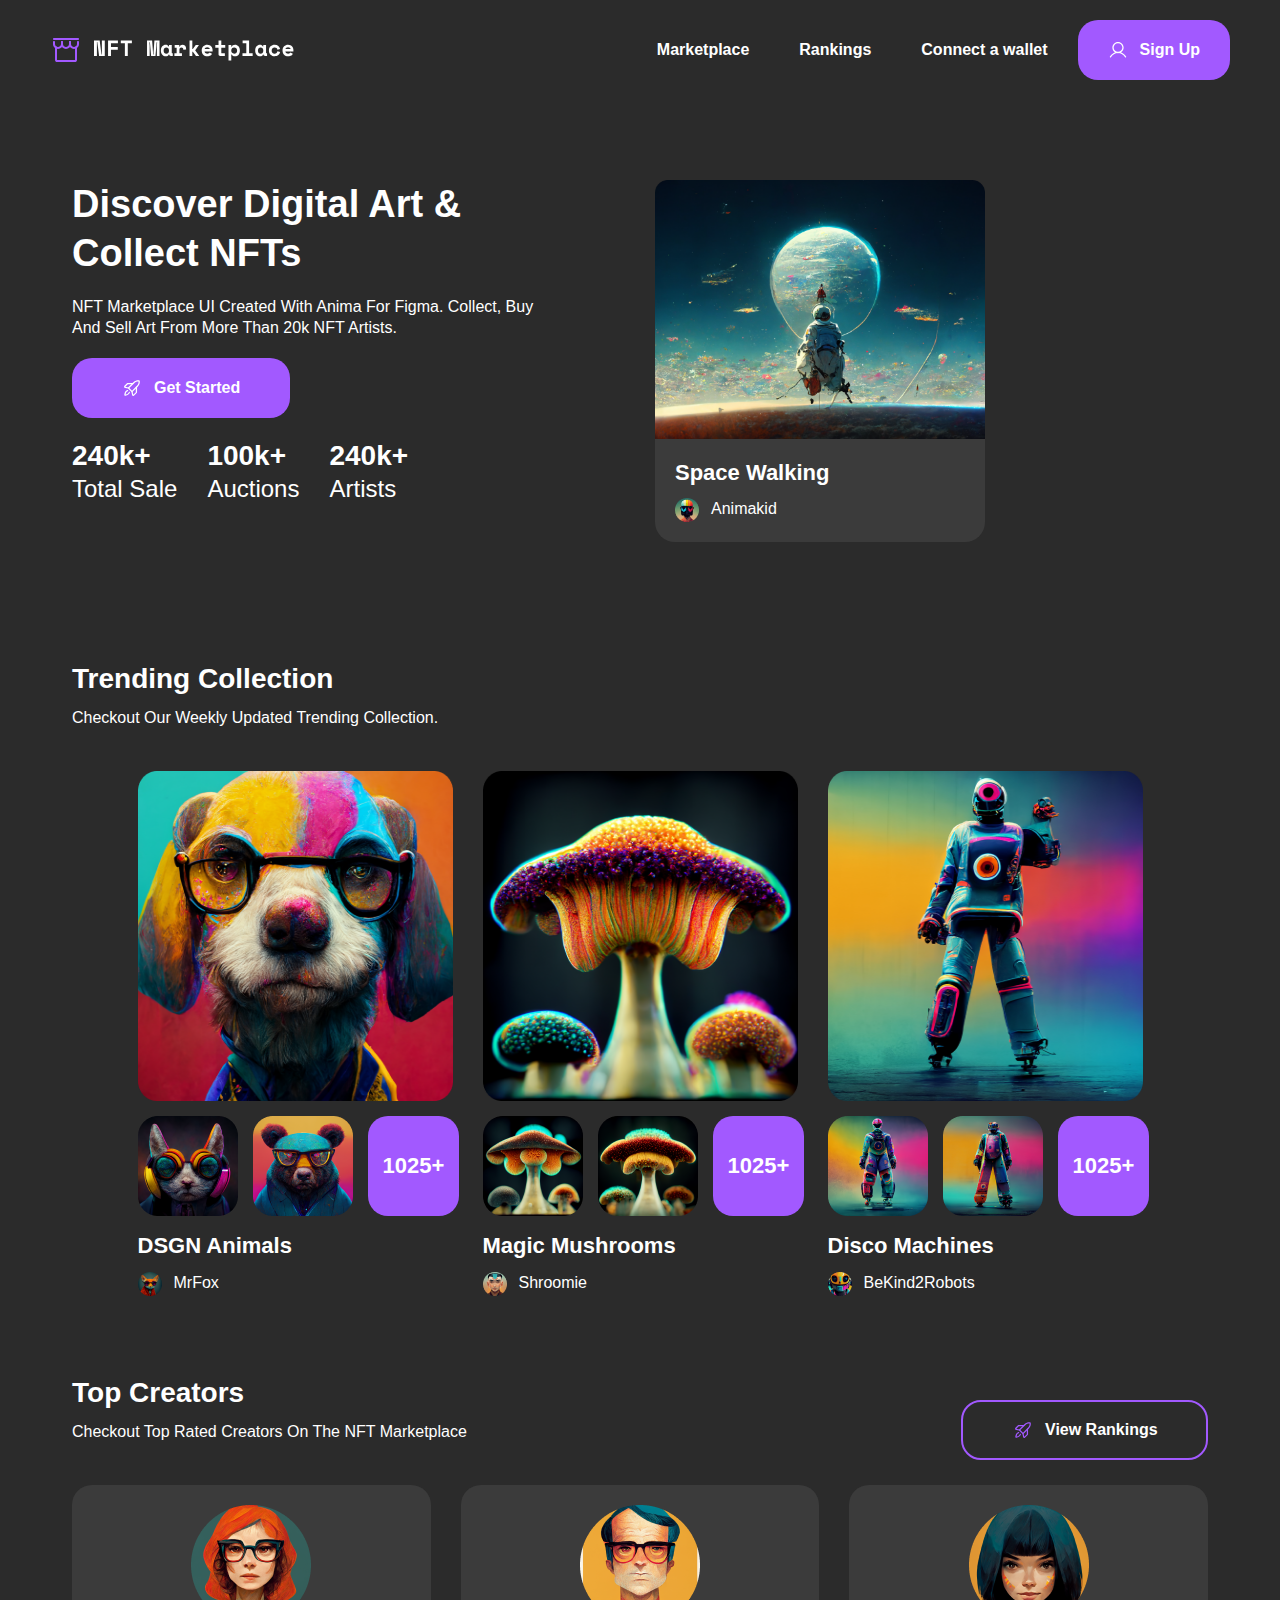
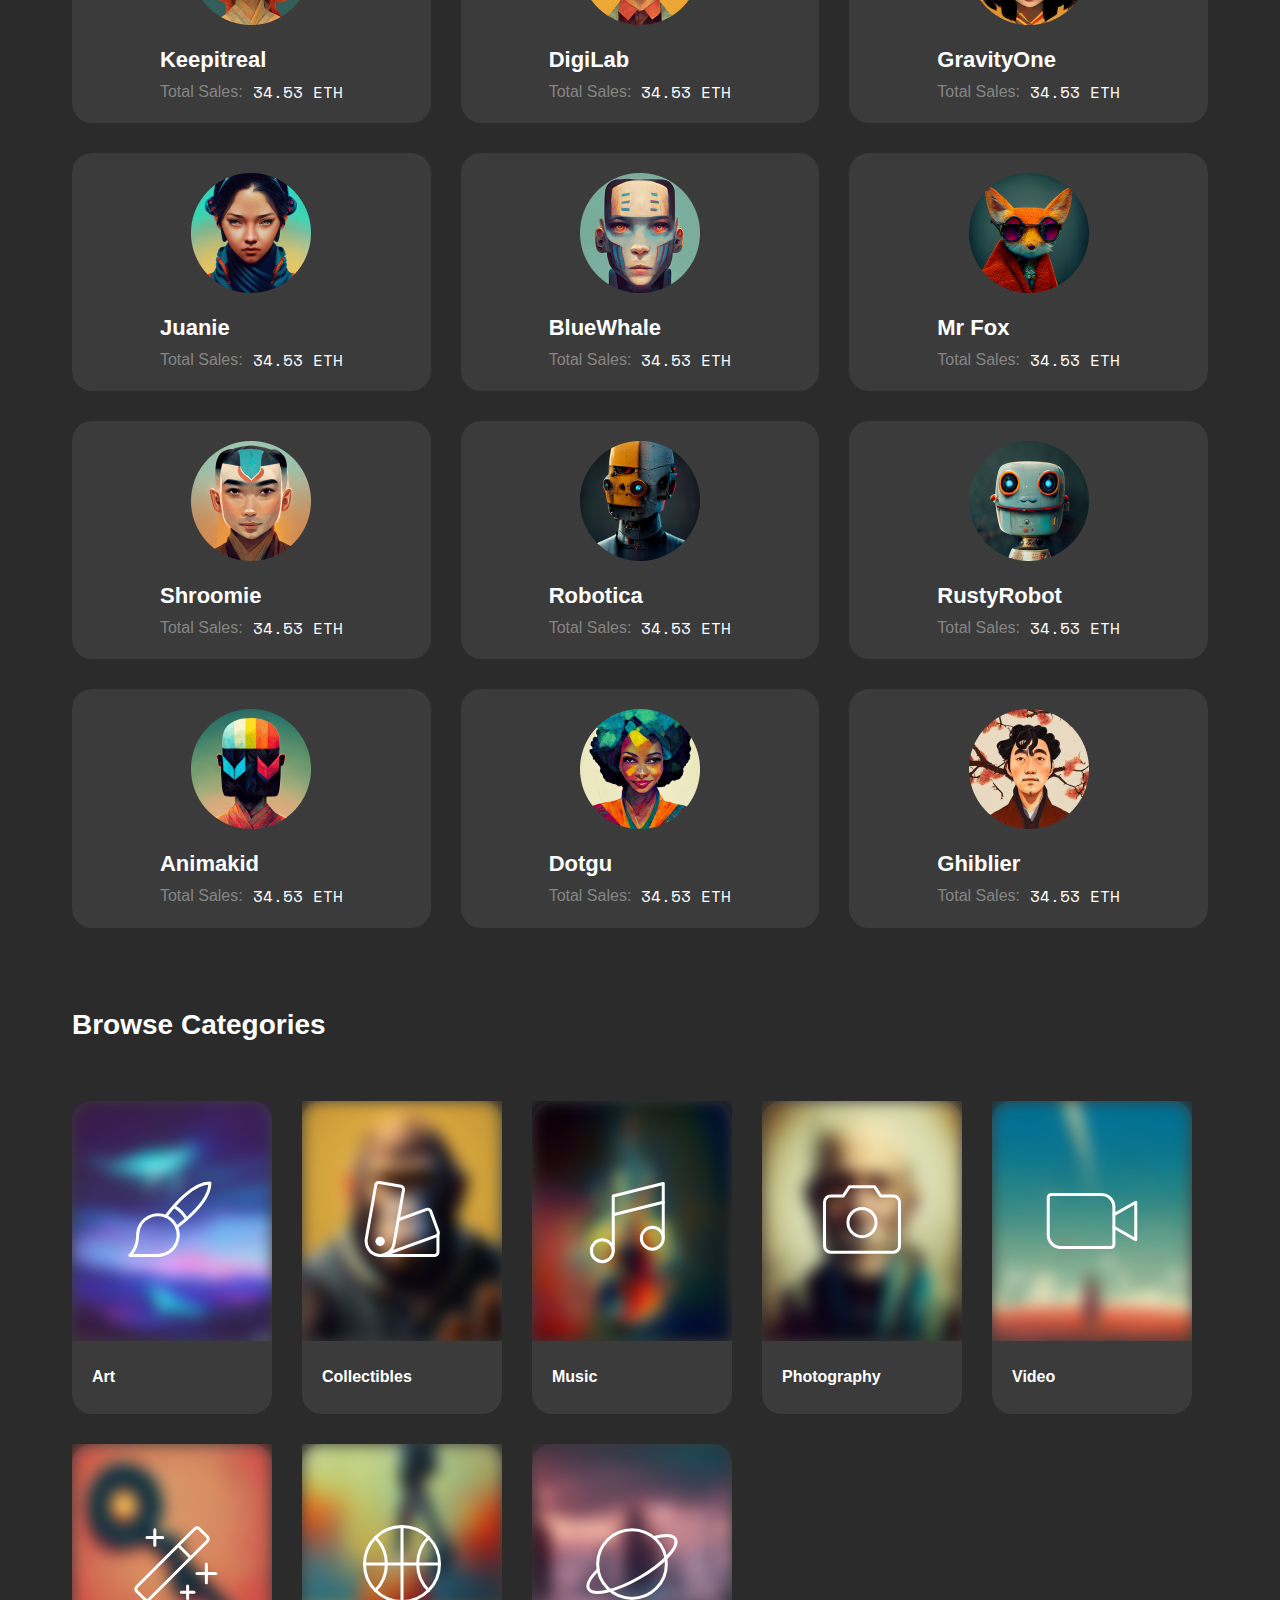
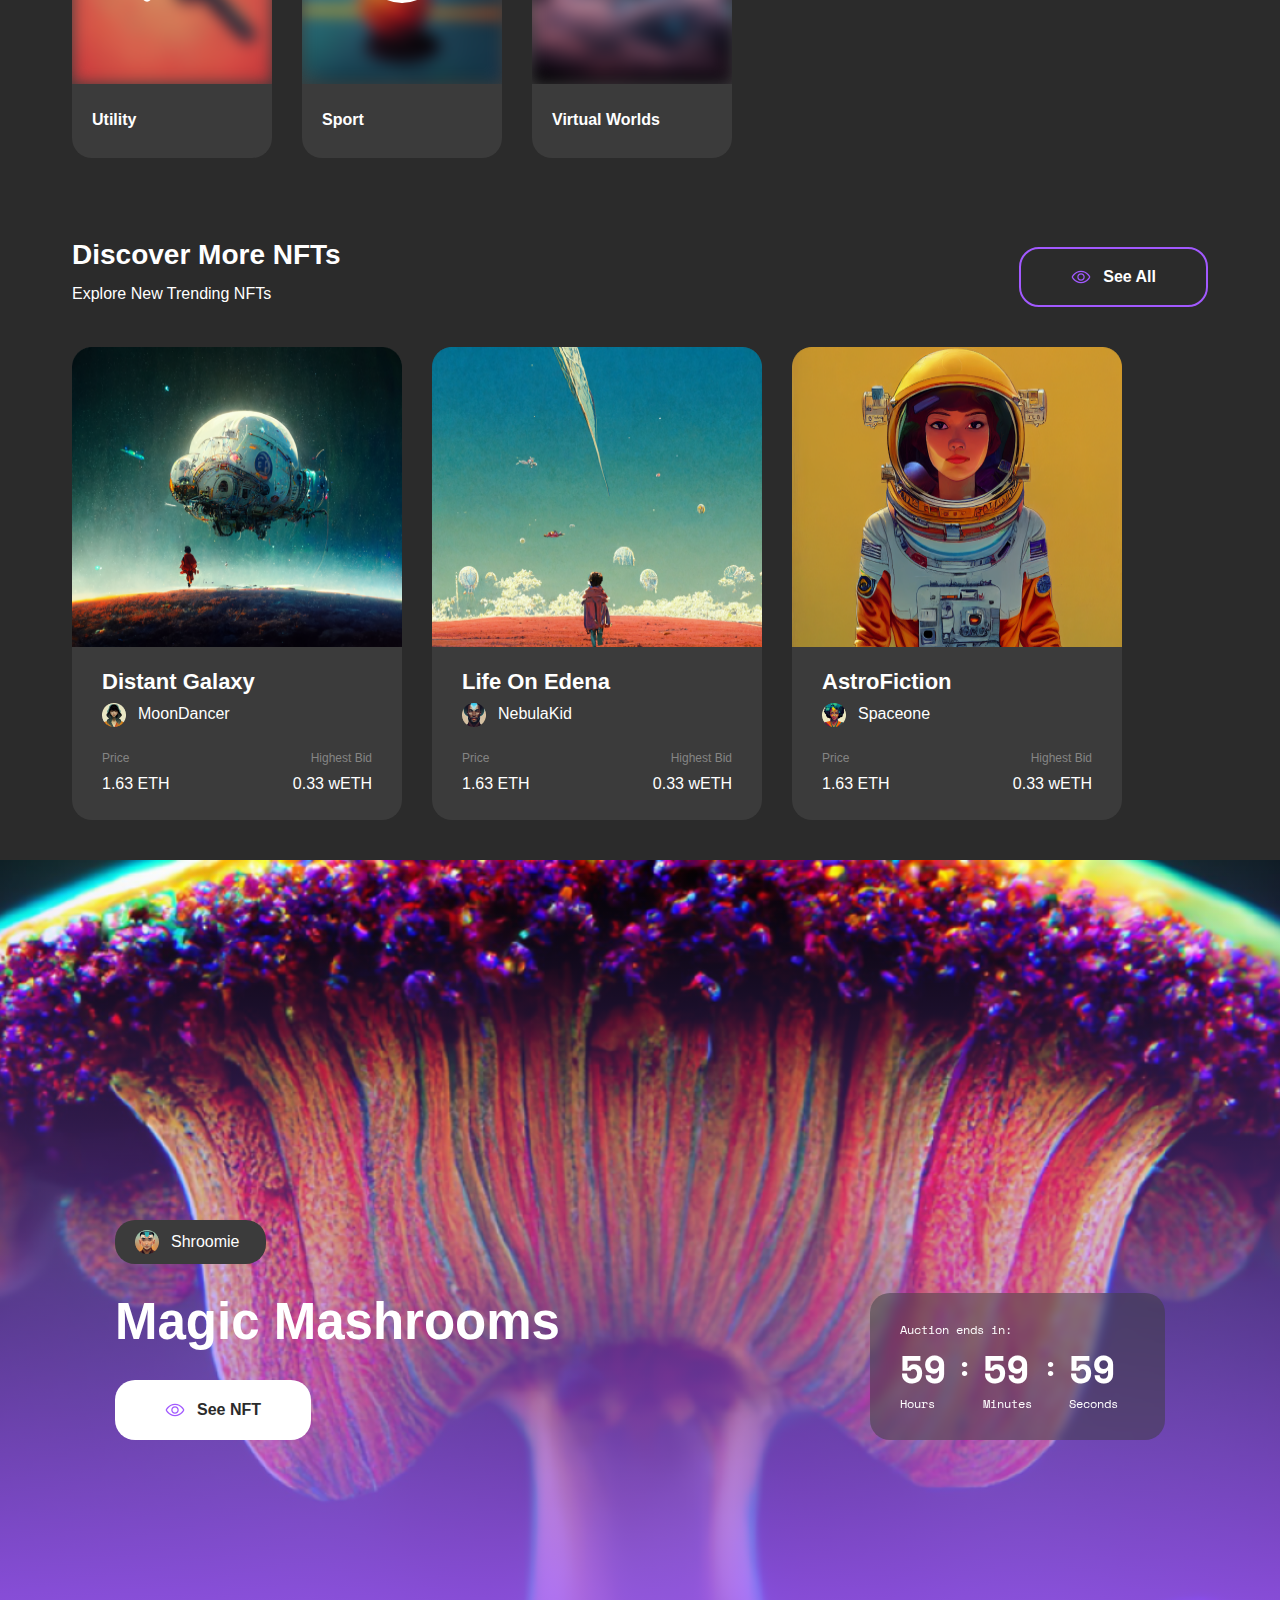
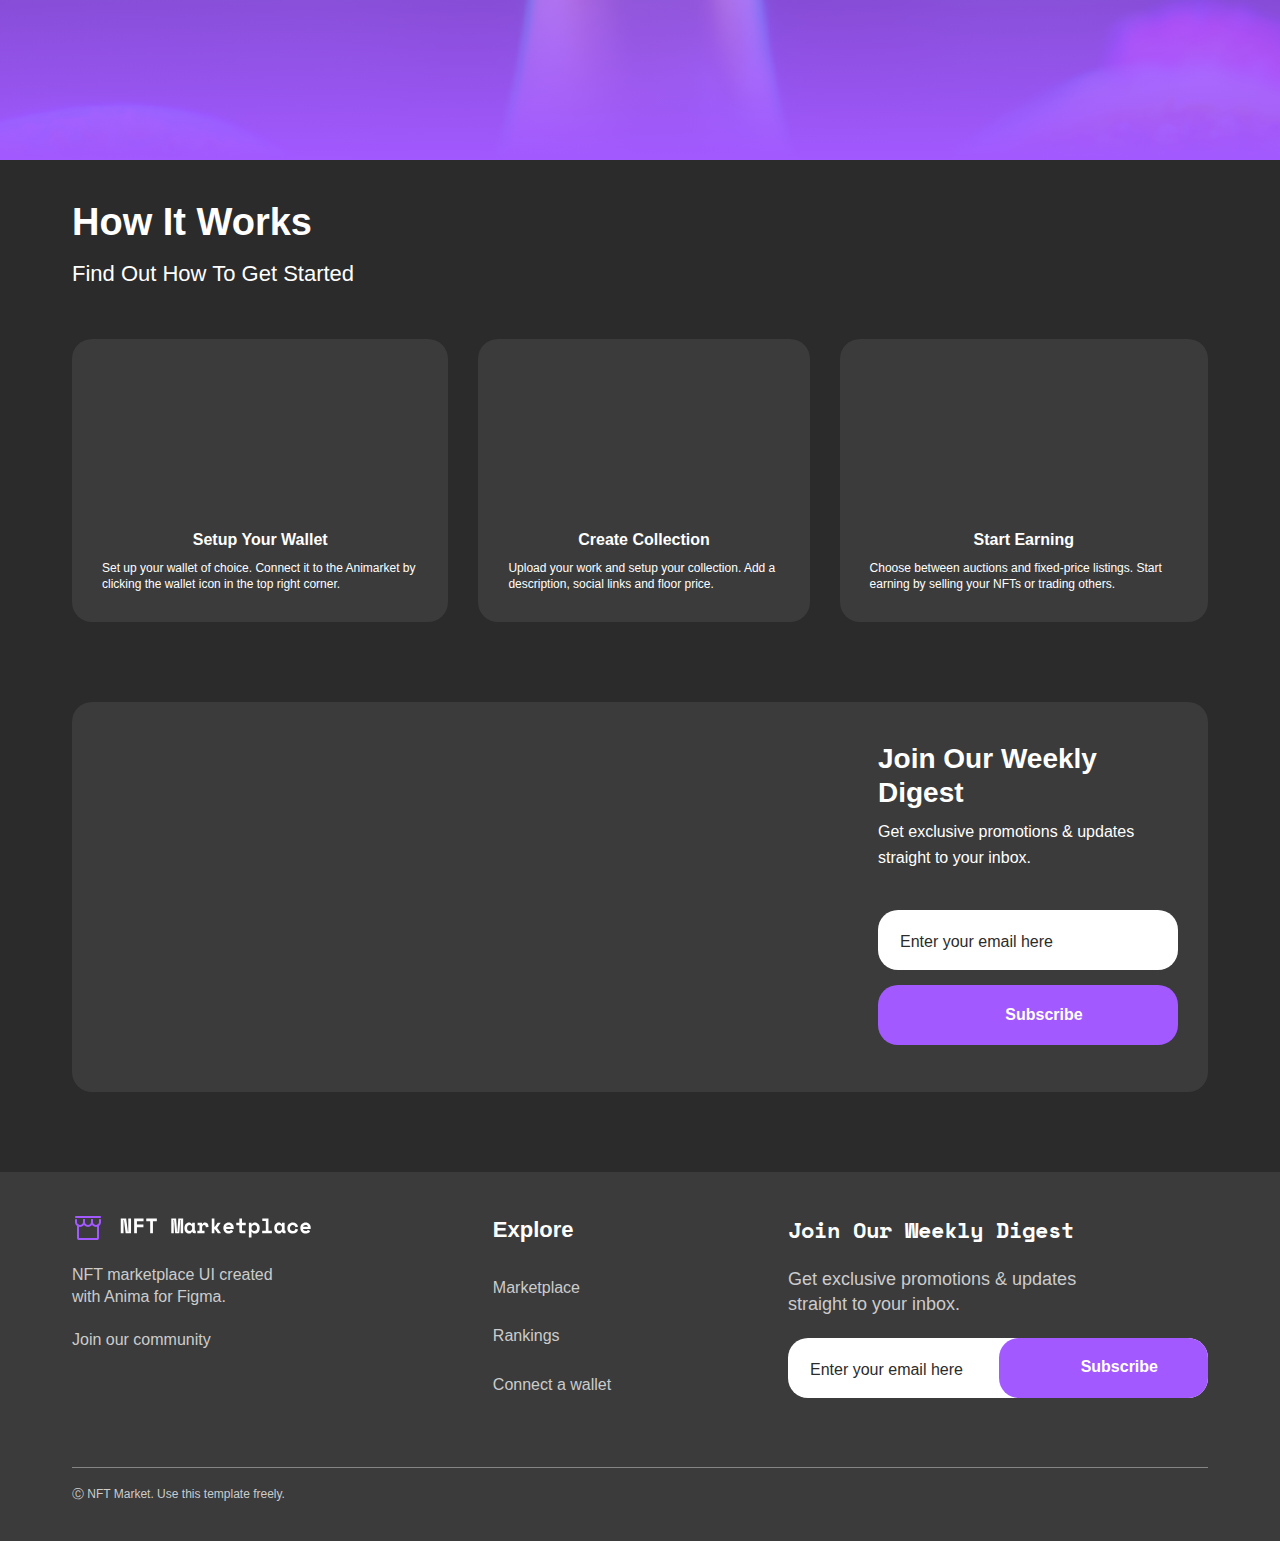
==== commit d26ca922: "maiby done" ====
--- a/index.html
+++ b/index.html
@@ -41,7 +41,9 @@
                 <a href="#" class="header__navigation-link">Marketplace</a>
               </li>
               <li class="header__navigation-item">
-                <a href="#" class="header__navigation-link">Rankings</a>
+                <a href="./contacts.html" class="header__navigation-link"
+                  >Rankings</a
+                >
               </li>
               <li class="header__navigation-item">
                 <a href="#" class="header__navigation-link">Connect a wallet</a>
@@ -829,7 +831,46 @@
       </section>
       <section class="section-magic">
         <div class="container">
-          <div class="magic"></div>
+          <div class="magic">
+            <div class="magic-content">
+              <div class="magic-content__avatar">
+                <img
+                  src="./image/avatar-shroomie.png"
+                  alt="icon"
+                  width="24"
+                  height="24"
+                  loading="lazy"
+                  class="magic-content__avatar-icon"
+                />
+                <p class="magic-content__avatar-name">Shroomie</p>
+              </div>
+              <h2 class="magic-content__title">Magic Mashrooms</h2>
+              <button class="magic-content__button" type="button">
+                <img src="./svg/Eye.svg" alt="icon" />
+                See NFT
+              </button>
+            </div>
+
+            <div class="magic-time">
+              <p class="magic-time__descr">Auction ends in:</p>
+              <ul class="magic-time__list">
+                <li class="magic-time__item">
+                  <span class="magic-time__item-minuts">59</span>
+                  <span class="magic-time__item-hours">Hours</span>
+                </li>
+                <span class="magic-time__item-colon">:</span>
+                <li class="magic-time__item">
+                  <span class="magic-time__item-minuts">59</span>
+                  <span class="magic-time__item-hours">Minutes</span>
+                </li>
+                <span class="magic-time__item-colon">:</span>
+                <li class="magic-time__item">
+                  <span class="magic-time__item-minuts">59</span>
+                  <span class="magic-time__item-hours">Seconds</span>
+                </li>
+              </ul>
+            </div>
+          </div>
         </div>
       </section>
       <section class="section">
--- a/styles/styles.css
+++ b/styles/styles.css
@@ -1066,9 +1066,143 @@
 
 .section-magic {
   height: 100vh;
-  background: url(/image/grib.png);
+  width: 100%;
+  background-image: linear-gradient(rgba(0, 0, 0, 0), var(--color-accent)), url(/image/grib.png);
   background-repeat: no-repeat;
+  background-size: cover;
   background-position: center;
+}
+
+.magic {
+  padding: 360px 115px 60px;
+  display: flex;
+  align-items: flex-end;
+}
+@media (max-width: 1024px) {
+  .magic {
+    padding-inline: 72px;
+  }
+}
+@media (max-width: 724px) {
+  .magic {
+    flex-direction: column;
+    align-items: flex-start;
+    padding: 120px 30px 40px;
+    row-gap: 30px;
+  }
+}
+.magic-content {
+  max-width: 755px;
+  width: 100%;
+}
+@media (max-width: 1024px) {
+  .magic-content {
+    max-width: 375px;
+    width: 100%;
+  }
+}
+@media (max-width: 724px) {
+  .magic-content {
+    max-width: 315px;
+    width: 100%;
+  }
+}
+.magic-content__avatar {
+  max-width: 151px;
+  padding: 10px 20px;
+  display: flex;
+  align-items: center;
+  column-gap: 12px;
+  background-color: var(--color-dark-alt);
+  border-radius: var(--border-radius);
+  margin-bottom: 30px;
+}
+.magic-content__avatar-name {
+  font-size: 16px;
+  font-weight: 400;
+  line-height: 140%; /* 22.4px */
+}
+.magic-content__title {
+  font-size: 51px;
+  line-height: 110%; /* 56.1px */
+  text-transform: capitalize;
+  margin-bottom: 30px;
+}
+@media (max-width: 1024px) {
+  .magic-content__title {
+    font-size: 38px;
+  }
+}
+.magic-content__button {
+  color: var(--color-light);
+  padding-inline: 50px;
+  border: var(--border);
+  border-radius: var(--border-radius);
+  background-color: transparent;
+  display: flex;
+  column-gap: 12px;
+  align-items: center;
+  height: var(--button-height);
+  font-size: 16px;
+  line-height: 140%; /* 22.4px */
+  background-color: var(--color-light);
+  color: var(--color-dark);
+  font-size: 16px;
+  line-height: 140%; /* 22.4px */
+  border: none;
+}
+@media (max-width: 724px) {
+  .magic-content__button {
+    width: 100%;
+    justify-content: center;
+  }
+}
+.magic-time {
+  padding: 30px;
+  background-color: rgba(59, 59, 59, 0.5);
+  backdrop-filter: blur(5px);
+  border-radius: var(--border-radius);
+  display: flex;
+  flex-direction: column;
+  row-gap: 10px;
+  max-width: 295px;
+  width: 100%;
+  height: 100%;
+}
+.magic-time__descr {
+  font-family: "Space Mono";
+  font-size: 12px;
+  font-weight: 400;
+  line-height: 110%; /* 13.2px */
+}
+.magic-time__list {
+  display: flex;
+  column-gap: 10px;
+}
+.magic-time__item {
+  display: flex;
+  flex-direction: column;
+  row-gap: 5px;
+}
+.magic-time__item-minuts {
+  font-family: "Space Mono";
+  font-size: 38px;
+  font-weight: 700;
+  line-height: 120%; /* 45.6px */
+  text-transform: capitalize;
+}
+.magic-time__item-hours {
+  font-family: "Space Mono";
+  font-size: 12px;
+  font-weight: 400;
+  line-height: 110%; /* 13.2px */
+}
+.magic-time__item-colon {
+  font-family: "Space Mono";
+  font-size: 28px;
+  font-weight: 700;
+  line-height: 140%; /* 39.2px */
+  text-transform: capitalize;
 }
 
 .works {
@@ -1506,6 +1640,103 @@
   line-height: 110%; /* 13.2px */
 }
 
+.create-account {
+  display: flex;
+  padding: 0px 150px 0px 0px;
+  column-gap: 60px;
+}
+@media (max-width: 1024px) {
+  .create-account {
+    column-gap: 40px;
+    padding-right: 72px;
+  }
+}
+@media (max-width: 724px) {
+  .create-account {
+    flex-direction: column;
+    align-items: center;
+    padding: 0;
+  }
+}
+.create-account-content {
+  display: flex;
+  flex-direction: column;
+  max-width: 460px;
+  width: 100%;
+  padding: 100px 0px;
+}
+@media (max-width: 724px) {
+  .create-account-content {
+    padding: 40px 30px;
+    align-items: flex-start;
+  }
+}
+.create-account-content__title {
+  font-size: 51px;
+  line-height: 110%; /* 56.1px */
+  text-transform: capitalize;
+  margin-bottom: 20px;
+}
+@media (max-width: 1024px) {
+  .create-account-content__title {
+    font-size: 38px;
+  }
+}
+.create-account-content__descr {
+  font-weight: 400;
+  line-height: 160%; /* 35.2px */
+  text-transform: capitalize;
+  margin-bottom: 40px;
+}
+@media (max-width: 1024px) {
+  .create-account-content__descr {
+    font-size: 16px;
+  }
+}
+.create-account__image {
+  width: 610px;
+  max-width: 100%;
+}
+@media (max-width: 724px) {
+  .create-account__image {
+    height: auto;
+  }
+}
+.create-account .content-form__group {
+  display: flex;
+  flex-direction: column;
+  row-gap: 20px;
+}
+.create-account .content-form__inner-input {
+  padding-left: 30px;
+  height: var(--input-height);
+}
+.create-account .form {
+  position: relative;
+  display: flex;
+  align-items: center;
+}
+.create-account .content-form__icon {
+  position: absolute;
+  top: 30%;
+  padding-left: 20px;
+}
+.create-account .content-form__inner-button {
+  color: var(--color-light);
+  padding-inline: 50px;
+  border-radius: var(--border-radius);
+  border: none;
+  background-color: var(--color-accent);
+  display: flex;
+  column-gap: 12px;
+  align-items: center;
+  height: var(--button-height);
+  font-size: 16px;
+  line-height: 140%; /* 22.4px */
+  height: var(--input-height);
+  justify-content: center;
+}
+
 .container {
   max-width: 1280px;
   margin: 0 auto;
